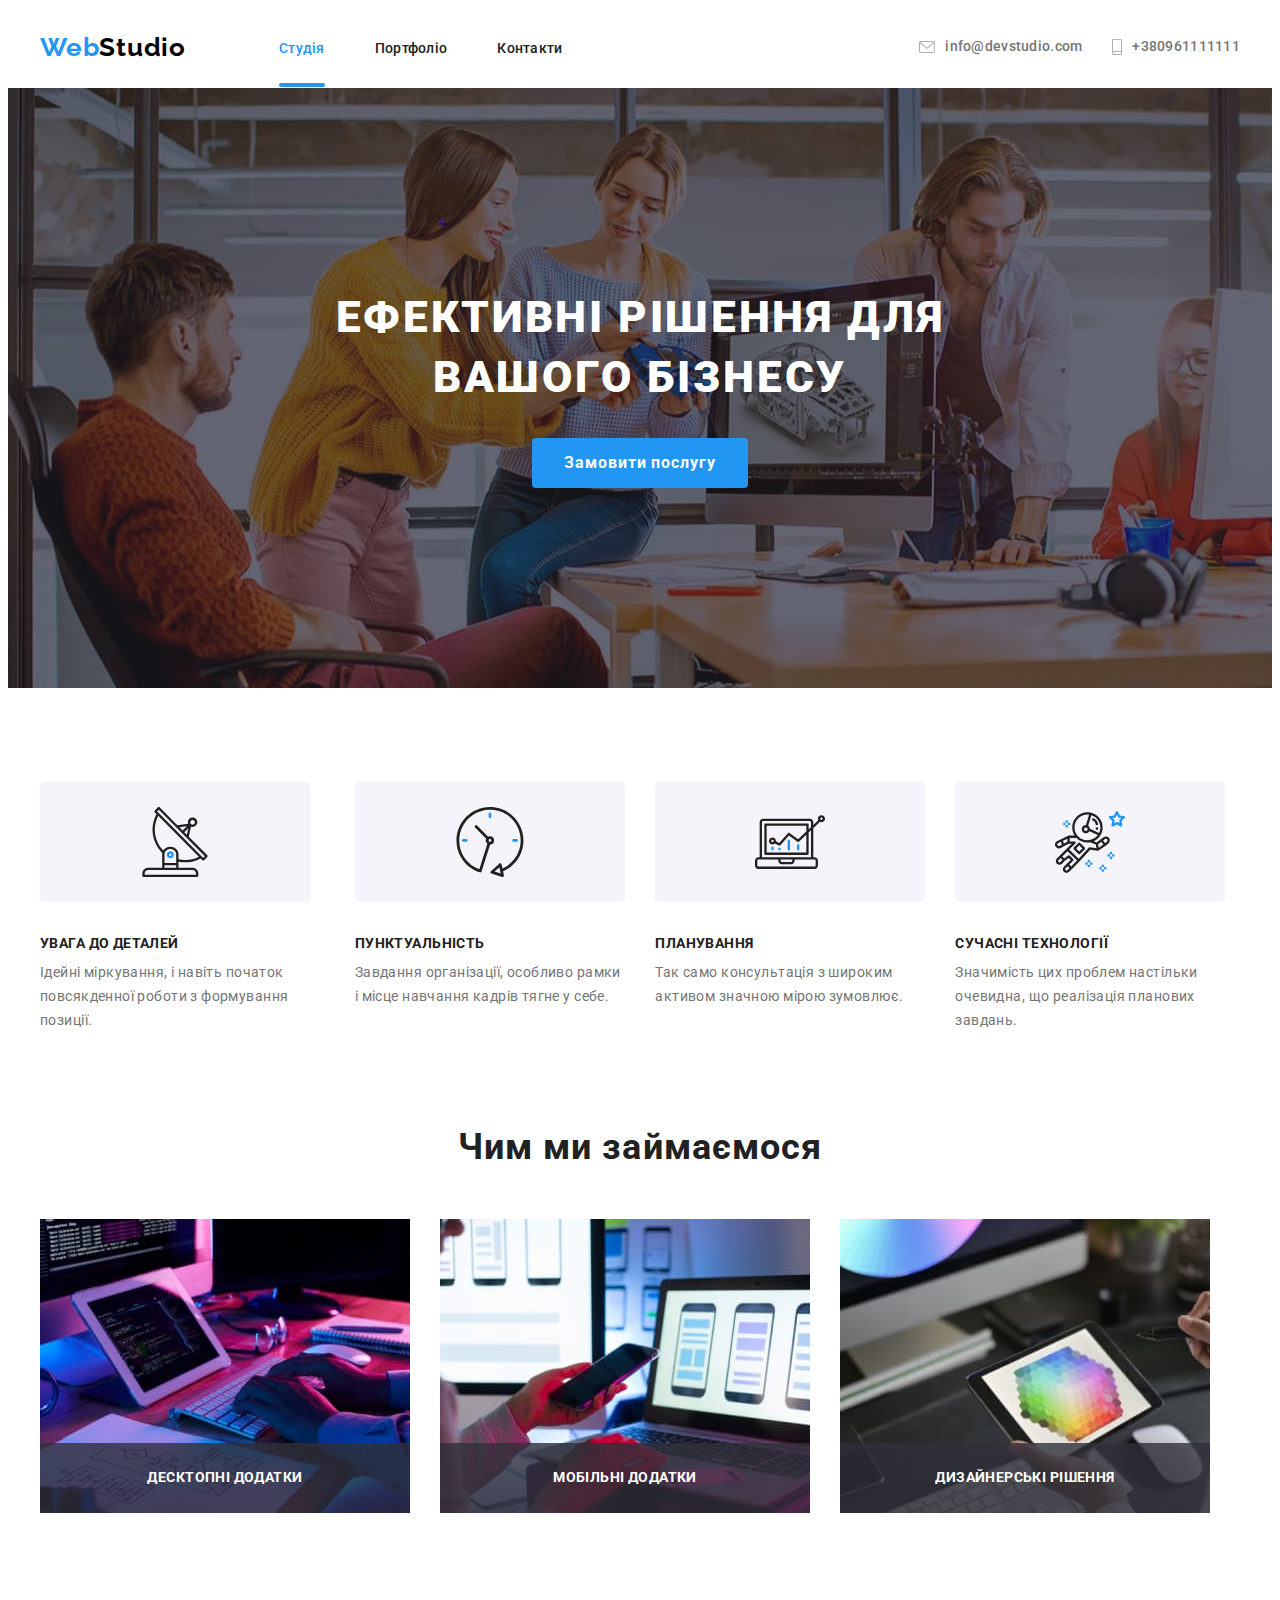
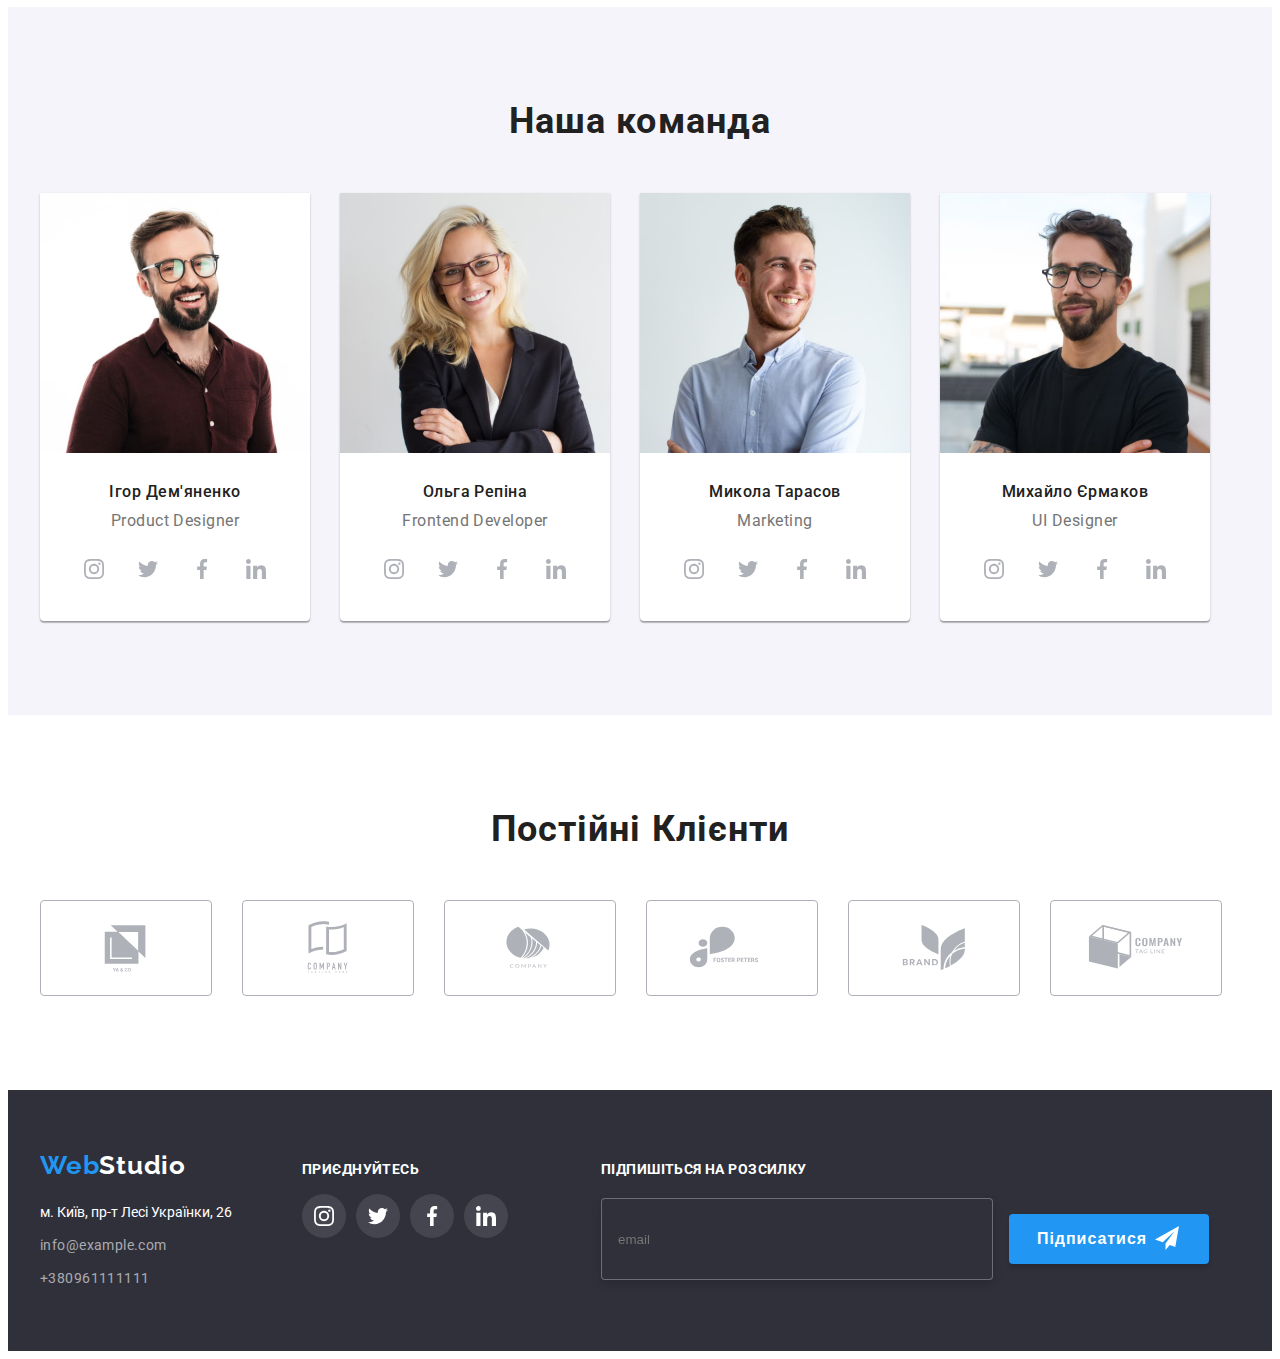
==== index.html @ 69a679cd "BEM. uploaded files of hw-7 from my "training" repository." ====
<!DOCTYPE html>
<html lang="en">
  <head>
    <meta charset="UTF-8" />
    <meta http-equiv="X-UA-Compatible" content="IE=edge" />
    <meta name="viewport" content="width=device-width, initial-scale=1.0" />
    <title>Studio</title>
    <link
      href="https://fonts.googleapis.com/css2?family=Raleway:wght@700&family=Roboto:wght@400;500;700;900&display=swap"
      rel="stylesheet"
    />
    <link
      rel="stylesheet"
      href="https://cdnjs.cloudflare.com/ajax/libs/modern-normalize/1.1.0/modern-normalize.min.css"
      integrity="sha512-wpPYUAdjBVSE4KJnH1VR1HeZfpl1ub8YT/NKx4PuQ5NmX2tKuGu6U/JRp5y+Y8XG2tV+wKQpNHVUX03MfMFn9Q=="
      crossorigin="anonymous"
      referrerpolicy="no-referrer"
    />
    <link rel="stylesheet" href="./css/styles.css" />
  </head>

  <body>
    <!-- Шапка сайта -->
    <header class="page-header">
      <div class="container page-header__container">
        <nav class="main-nav">
          <a href="./index.html" class="logo">
            <span class="logo__accent">Web</span>Studio
          </a>
          <ul class="main-nav__list list">
            <li class="main-nav__item"><a href="index.html" class="main-nav__link current">Студія</a></li>
            <li class="main-nav__item"><a href="portfolio.html" class="main-nav__link">Портфоліо</a></li>
            <li class="main-nav__item"><a href="" class="main-nav__link">Контакти</a></li>
          </ul>
        </nav>

        <ul class="contacts list">
          <li class="contacts__item">
            <a href="mailto:info@devstudio.com" class="contacts__link">
              <svg class="contacts__icon" width="16" height="12">
                <use href="./images/icons.svg#icon-headerletter"></use>
              </svg>
              info@devstudio.com
            </a>
          </li>
          <li class="contacts__item">
            <a href="tel:+380961111111" class="contacts__link">
              <svg class="contacts__icon" width="10" height="16">
                <use href="./images/icons.svg#icon-headersmartphone"></use>
              </svg>
              +380961111111
            </a>
          </li>
        </ul>
      </div>
    </header>

    <main>
      <!-- Герой -->
      <section class="hero hero-image">
        <div class="container">
          <h1 class="hero-title">Ефективні рішення для вашого бізнесу</h1>

          <button data-modal-open type="button" class="button">Замовити послугу</button>
        </div>
      </section>

      <section class="section features">
        <h2 class="section-title visually-hidden">Наші переваги</h2>

        <div class="container">
          <ul class="feature-list list">
            <li class="feature-list__item feature-list__item--attention">
              <h3 class="feature-list__title">Увага до деталей</h3>
              <p class="feature-list__text">
                Ідейні міркування, і навіть початок повсякденної роботи з формування позиції.
              </p>
            </li>
            <li class="feature-list__item feature-list__item--punctuality">
              <h3 class="feature-list__title">Пунктуальність</h3>
              <p class="feature-list__text">
                Завдання організації, особливо рамки і місце навчання кадрів тягне у себе.
              </p>
            </li>
            <li class="feature-list__item feature-list__item--planning">
              <h3 class="feature-list__title">Планування</h3>
              <p class="feature-list__text">Так само консультація з широким активом значною мірою зумовлює.</p>
            </li>
            <li class="feature-list__item feature-list__item--technologies">
              <h3 class="feature-list__title">Сучасні технології</h3>
              <p class="feature-list__text">
                Значимість цих проблем настільки очевидна, що реалізація планових завдань.
              </p>
            </li>
          </ul>
        </div>
      </section>

      <section class="section">
        <div class="container">
          <h2 class="section-title">Чим ми займаємося</h2>
          <ul class="work list">
            <li class="work__item information">
              <div class="work__information">
                <p class="work__description">Десктопні додатки</p>
              </div>
              <img
                src="./images/computer.jpg"
                alt="Человек работает за стационарным компьютером"
                class="work__computer-image"
                width="370"
              />
            </li>
            <li class="work__item information">
              <div class="work__information">
                <p class="work__description">Мобільні додатки</p>
              </div>
              <img
                src="./images/laptop.jpg"
                alt="Человек работает за ноутбуком"
                class="work__notebook-image"
                width="370"
              />
            </li>
            <li class="work__item information">
              <div class="work__information">
                <p class="work__description">Дизайнерські рішення</p>
              </div>
              <img
                src="./images/tablet.jpg"
                alt="Человек работает за планшетом"
                class="work__tablet-image"
                width="370"
              />
            </li>
          </ul>
        </div>
      </section>

      <section class="section team">
        <div class="container">
          <h2 class="section-title">Наша команда</h2>
          <ul class="staff-list list">
            <li class="staff-list__item">
              <img
                src="./images/product-designer.jpg"
                alt="Сотрудник Игорь Демьяненко"
                width="270"
              />
              <div class="staff-list__info">
                <h3 class="staff-list__name">Ігор Дем'яненко</h3>
                <p class="staff-list__text">Product Designer</p>
                <ul class="social-links">
                  <li class="social-links__item">
                    <a href="" class="social-links__container-social">
                      <svg class="social-links__icon">
                        <use href="./images/icons.svg#icon-instagram"></use>
                      </svg>
                    </a>
                  </li>
                  <li class="social-links__item">
                    <a href="" class="social-links__container-social">
                      <svg class="social-links__icon">
                        <use href="./images/icons.svg#icon-twitter"></use>
                      </svg>
                    </a>
                  </li>
                  <li class="social-links__item">
                    <a href="" class="social-links__container-social">
                      <svg class="social-links__icon">
                        <use href="./images/icons.svg#icon-facebook"></use>
                      </svg>
                    </a>
                  </li>
                  <li class="social-links__item">
                    <a href="" class="social-links__container-social">
                      <svg class="social-links__icon">
                        <use href="./images/icons.svg#icon-linkedin"></use>
                      </svg>
                    </a>
                  </li>
                </ul>
              </div>
            </li>
            <li class="staff-list__item">
              <img src="./images/frontend-developer.jpg" alt="Сотрудник Ольга Репина" width="270" />
              <div class="staff-list__info">
                <h3 class="staff-list__name">Ольга Репіна</h3>
                <p class="staff-list__text">Frontend Developer</p>
                <ul class="social-links">
                  <li class="social-links__item">
                    <a href="" class="social-links__container-social">
                      <svg class="social-links__icon">
                        <use href="./images/icons.svg#icon-instagram"></use>
                      </svg>
                    </a>
                  </li>
                  <li class="social-links__item">
                    <a href="" class="social-links__container-social">
                      <svg class="social-links__icon">
                        <use href="./images/icons.svg#icon-twitter"></use>
                      </svg>
                    </a>
                  </li>
                  <li class="social-links__item">
                    <a href="" class="social-links__container-social">
                      <svg class="social-links__icon">
                        <use href="./images/icons.svg#icon-facebook"></use>
                      </svg>
                    </a>
                  </li>
                  <li class="social-links__item">
                    <a href="" class="social-links__container-social">
                      <svg class="social-links__icon">
                        <use href="./images/icons.svg#icon-linkedin"></use>
                      </svg>
                    </a>
                  </li>
                </ul>
              </div>
            </li>
            <li class="staff-list__item">
              <img
                src="./images/marketing-specialist.jpg"
                alt="Сотрудник Николай Тарасов"
                width="270"
              />
              <div class="staff-list__info">
                <h3 class="staff-list__name">Микола Тарасов</h3>
                <p class="staff-list__text">Marketing</p>
                <ul class="social-links">
                  <li class="social-links__item">
                    <a href="" class="social-links__container-social">
                      <svg class="social-links__icon">
                        <use href="./images/icons.svg#icon-instagram"></use>
                      </svg>
                    </a>
                  </li>
                  <li class="social-links__item">
                    <a href="" class="social-links__container-social">
                      <svg class="social-links__icon">
                        <use href="./images/icons.svg#icon-twitter"></use>
                      </svg>
                    </a>
                  </li>
                  <li class="social-links__item">
                    <a href="" class="social-links__container-social">
                      <svg class="social-links__icon">
                        <use href="./images/icons.svg#icon-facebook"></use>
                      </svg>
                    </a>
                  </li>
                  <li class="social-links__item">
                    <a href="" class="social-links__container-social">
                      <svg class="social-links__icon">
                        <use href="./images/icons.svg#icon-linkedin"></use>
                      </svg>
                    </a>
                  </li>
                </ul>
              </div>
            </li>
            <li class="staff-list__item">
              <img src="./images/ui-designer.jpg" alt="Сотрудник Михаил Ермаков" width="270" />
              <div class="staff-list__info">
                <h3 class="staff-list__name">Михайло Єрмаков</h3>
                <p class="staff-list__text">UI Designer</p>
                <ul class="social-links">
                  <li class="social-links__item">
                    <a href="" class="social-links__container-social">
                      <svg class="social-links__icon">
                        <use href="./images/icons.svg#icon-instagram"></use>
                      </svg>
                    </a>
                  </li>
                  <li class="social-links__item">
                    <a href="" class="social-links__container-social">
                      <svg class="social-links__icon">
                        <use href="./images/icons.svg#icon-twitter"></use>
                      </svg>
                    </a>
                  </li>
                  <li class="social-links__item">
                    <a href="" class="social-links__container-social">
                      <svg class="social-links__icon">
                        <use href="./images/icons.svg#icon-facebook"></use>
                      </svg>
                    </a>
                  </li>
                  <li class="social-links__item">
                    <a href="" class="social-links__container-social">
                      <svg class="social-links__icon">
                        <use href="./images/icons.svg#icon-linkedin"></use>
                      </svg>
                    </a>
                  </li>
                </ul>
              </div>
            </li>
          </ul>
        </div>
      </section>

      <section class="section">
        <div class="container">
          <h2 class="section-title">Постійні Клієнти</h2>

          <ul class="clients list">
            <li class="clients__item">
              <a href="" class="clients__link">
                <svg class="clients__icon">
                  <use href="./images/icons.svg#icon-client-one"></use>
                </svg>
              </a>
            </li>

            <li class="clients__item">
              <a href="" class="clients__link">
                <svg class="clients__icon">
                  <use href="./images/icons.svg#icon-client-two"></use>
                </svg>
              </a>
            </li>

            <li class="clients__item">
              <a href="" class="clients__link">
                <svg class="clients__icon">
                  <use href="./images/icons.svg#icon-client-three"></use>
                </svg>
              </a>
            </li>

            <li class="clients__item">
              <a href="" class="clients__link">
                <svg class="clients__icon">
                  <use href="./images/icons.svg#icon-client-four"></use>
                </svg>
              </a>
            </li>

            <li class="clients__item">
              <a href="" class="clients__link">
                <svg class="clients__icon">
                  <use href="./images/icons.svg#icon-client-five"></use>
                </svg>
              </a>
            </li>

            <li class="clients__item">
              <a href="" class="clients__link">
                <svg class="clients__icon">
                  <use href="./images/icons.svg#icon-client-six"></use>
                </svg>
              </a>
            </li>
          </ul>
        </div>
      </section>
    </main>

    <footer class="page-footer">
      <div class="container page-footer__container">
        <div class="footer-info">
          
          <a href="./index.html" class="logo logo--white">
            <span class="logo__accent">Web</span>Studio
          </a>
          <address class="address">
            <ul class="footer-nav list">
              <li class="footer-nav__map">
                <a
                  href="https://www.google.com/maps/place/%D0%B1%D1%83%D0%BB.+%D0%9B%D0%B5%D1%81%D0%B8+%D0%A3%D0%BA%D1%80%D0%B0%D0%B8%D0%BD%D0%BA%D0%B8,+26,+%D0%9A%D0%B8%D0%B5%D0%B2,+02000/@50.4265807,30.5383858,17z/data=!3m1!4b1!4m5!3m4!1s0x40d4cf0e033ecbe9:0x57a4dffefec77da0!8m2!3d50.4265807!4d30.5383858"
                  target="_blank"
                  rel="noopener noreferrer"
                  class="footer-nav__map-link"
                  >м. Київ, пр-т Лесі Українки, 26</a
                >
              </li>
              <li class="footer-nav__email">
                <a href="mailto:info@example.com" class="footer-nav__email-link">info@example.com</a>
              </li>
              <li class="footer-nav__phone">
                <a href="tel:+380961111111" class="footer-nav__phone-link">+380961111111</a>
              </li>
            </ul>
          </address>
        </div>
        <div class="link-footer-info">
          <p class="join">Приєднуйтесь</p>
          <ul class="social-links">
            <li class="social-links__item social-links__item--footer">
              <a href="" class="social-links__container-social social-links__container-social--footer">
                <svg class="social-links__icon social-links__icon--footer">
                  <use href="./images/icons.svg#icon-instagram"></use>
                </svg>
              </a>
            </li>
            <li class="social-links__item social-links__item--footer">
              <a href="" class="social-links__container-social social-links__container-social--footer">
                <svg class="social-links__icon social-links__icon--footer">
                  <use href="./images/icons.svg#icon-twitter"></use>
                </svg>
              </a>
            </li>
            <li class="social-links__item social-links__item--footer">
              <a href="" class="social-links__container-social social-links__container-social--footer">
                <svg class="social-links__icon social-links__icon--footer">
                  <use href="./images/icons.svg#icon-facebook"></use>
                </svg>
              </a>
            </li>
            <li class="social-links__item social-links__item--footer">
              <a href="" class="social-links__container-social social-links__container-social--footer">
                <svg class="social-links__icon social-links__icon--footer">
                  <use href="./images/icons.svg#icon-linkedin"></use>
                </svg>
              </a>
            </li>
          </ul>
        </div>

        <div class="footer-subscribe">
          <p class="footer-subscribe__title">Підпишіться на розсилку</p>
          <div class="footer-subscribe-box">
            <form class="footer__form">
              <input class="footer-form__input" type="text" name="email" placeholder="email" />
              <button class="footer-form__button" type="submit">
                <span class="footer-form__button-title">Підписатися</span>
                <svg class="footer-form__button-icon">
                  <use href="./images/icons.svg#icon-icon-send"></use>
                </svg>
              </button>
            </form>
          </div>
        </div>
      </div>
    </footer>

          <div class="backdrop is-hidden" data-modal>
        <form class="form">
          <div class="form__modal">
            <button class="form__close-button" data-modal-close type="button">
              <svg class="form__close-icon" width="11" height="11">
                <use href="./images/icons.svg#icon-close-cross"></use>
              </svg>
            </button>

            <p class="form__title">Залиште свої дані, ми вам передзвонимо</p>

            <div class="js-speaker-form">
              <ul class="form-list">
                <li class="form-list__item">
                  <label class="form-list__label" for="name">Ім'я</label>
                  <input class="form-list__input" type="text" name="name" id="name" />
                  <svg class="form-list__name-icon">
                    <use href="./images/icons.svg#icon-input-name"></use>
                  </svg>
                </li>

                <li class="form-list__item">
                  <label class="form-list__label" for="tel">Телефон</label>
                  <input class="form-list__input" type="tel" name="tel" id="tel" />
                  <svg class="form-list__tel-icon">
                    <use href="./images/icons.svg#icon-input-tel"></use>
                  </svg>
                </li>

                <li class="form-list__item">
                  <label class="form-list__label" for="mail">Пошта</label>
                  <input class="form-list__input" type="email" name="mail" id="mail" />
                  <svg class="form-list__mail-icon">
                    <use href="./images/icons.svg#icon-input-mail"></use>
                  </svg>
                </li>
              </ul>
            </div>

            <div class="form__textarea-box">
              <label class="label" for="comment">Коментар</label>
              <textarea
                class="form__textarea"
                name="comment"
                id="comment"
                cols="30"
                rows="10"
                placeholder="Введіть текст"
              ></textarea>
            </div>

            <div class="checkbox-block">
              <label class="checkbox-block__label">
                <input class="checkbox-block__checkbox" type="checkbox" name="checkbox" />
                <svg class="checkbox-block__icon">
                  <use href="./images/icons.svg#icon-checkbox"></use>
                </svg>
                <span class="checkbox-block__policy">
                  Погоджуюся з розсилкою та приймаю
                  <span class="checkbox-block__policy-link"><a href="">Умови договору</a></span>
                </span>
              </label>
            </div>

            <div class="form__submit-button">
              <button type="submit" class="form__button-form">Відправити</button>
            </div>
          </div>
        </form>
      </div>

    <script src="./js/modal.js"></script>
  </body>
</html>










      <!-- <div class="backdrop is-hidden" data-modal>
        <form>
          <div class="modal">
            <button data-modal-close type="button" class="modal-close-button">
              <svg class="button-close-icon" width="11" height="11">
                <use href="./images/icons.svg#icon-close-cross"></use>
              </svg>
            </button>

            <p class="modal-title">Залиште свої дані, ми вам передзвонимо</p>

            <div class="js-speaker-form">
              <ul class="personal-info">
                <li class="personal-info-item">
                  <label class="label" for="name">Ім'я</label>
                  <input class="modal-input" type="text" name="name" id="name" />
                  <svg class="name-input-icon">
                    <use href="./images/icons.svg#icon-input-name"></use>
                  </svg>
                </li>

                <li class="personal-info-item">
                  <label class="label" for="tel">Телефон</label>
                  <input class="modal-input" type="tel" name="tel" id="tel" />
                  <svg class="tel-input-icon">
                    <use href="./images/icons.svg#icon-input-tel"></use>
                  </svg>
                </li>

                <li class="personal-info-item">
                  <label class="label" for="mail">Пошта</label>
                  <input class="modal-input" type="email" name="mail" id="mail" />
                  <svg class="mail-input-icon">
                    <use href="./images/icons.svg#icon-input-mail"></use>
                  </svg>
                </li>
              </ul>
            </div>

            <div class="modal-textarea">
              <label class="label" for="comment">Коментар</label>
              <textarea
                class="textarea"
                name="comment"
                id="comment"
                cols="30"
                rows="10"
                placeholder="Введіть текст"
              ></textarea>
            </div>

            <div class="checkbox-box">
              <label class="checkbox-label">
                <input class="checkbox" type="checkbox" name="checkbox" />
                <svg class="checkbox-icon">
                  <use href="./images/icons.svg#icon-checkbox"></use>
                </svg>
                <span class="policy">
                  Погоджуюся з розсилкою та приймаю
                  <span class="policy-link"><a href="">Умови договору</a></span>
                </span>
              </label>
            </div>

            <div class="modal-submit-button">
              <button type="submit" class="button-form">Відправити</button>
            </div>
          </div>
        </form>
      </div> -->












<!-- <div class="link-footer-info">
          <p class="join">Приєднуйтесь</p>
          <ul class="social-links">
            <li class="footer-social-item">
              <a href="" class="container-social-link">
                <svg class="footer-social-icon">
                  <use href="./images/icons.svg#icon-instagram"></use>
                </svg>
              </a>
            </li>
            <li class="footer-social-item">
              <a href="" class="container-social-link">
                <svg class="footer-social-icon">
                  <use href="./images/icons.svg#icon-twitter"></use>
                </svg>
              </a>
            </li>
            <li class="footer-social-item">
              <a href="" class="container-social-link">
                <svg class="footer-social-icon">
                  <use href="./images/icons.svg#icon-facebook"></use>
                </svg>
              </a>
            </li>
            <li class="footer-social-item">
              <a href="" class="container-social-link">
                <svg class="footer-social-icon">
                  <use href="./images/icons.svg#icon-linkedin"></use>
                </svg>
              </a>
            </li>
          </ul>
        </div> -->
---- css/styles.css ----
/* Цвет основного текста #212121 */

/* Цвет второстепенного текста  #757575; */

/* шрифт лого Raleway. цвета лого #2196F3 и #000000 */

/* акцент #2196F3 */

:root {
    --primary-text-color: #757575;
    --title-text-color: #212121;
    --accent-color: #2196F3;
    --primary-bg-color: #ffffff;
    --secondary-bg-color: #2F303A;
    --white-text: #ffffff;
    --button-filters-bg: #F5F4FA;
    --footer-contacts-color: rgba(255, 255, 255, 0.6);
    --hero-background-color: #C4C4C4;
    --footer-social-bg: rgba(255, 255, 255, 0.1);
    --icon-gray-color: #AFB1B8;


}

body {
    font-family: Roboto, sans-serif;
    background-color: var(--primary-bg-color);
    color: var(--primary-text-color);
}

body p {
    color: var(--primary-text-color);
}

a {
    text-decoration: none;
}

.list {
    padding: 0;
    margin: 0;
    list-style: none;
}


h1, h2, h3, h4, h5, h6, p {
    margin: 0;
    padding: 0;
}

.header {
    background-color: var(--primary-bg-color);
    
}

li {
    list-style: none;
}

img {
    display: block;
}

.container {
    /* position: relative; */
    width: 1200px;
    margin-left: auto;
    margin-right: auto;
    padding-left: 15px;
    padding-right: 15px;
   
    /* outline: 3px solid tomato; */
}

.page-header__container {
    display: flex;
    align-items: center;
    padding-top: 24px;
    padding-bottom: 25px;
}

/* Logo */

.logo {
    display: inline-block;
   
    color: #000;
    font-family: 'Raleway';
    font-weight: 700;
    font-size: 26px;
    line-height: 1.19;
        
    letter-spacing: 0.03em;
    /* margin-top: 24px; */
    margin-right: 93px;
    /* margin-left: 215px; */
  
}

.logo__accent {
    color: var(--accent-color);
}

.logo--white {
    margin-right: 0;
    color: var(--white-text);
    margin-bottom: 20px;
}

.page-header--portfolio {
    border-bottom: 1px solid #ECECEC;
      
}


/* .page-header.portfolio .header-nav {
    position: relative;
} */

.current-pointer {
    position: absolute;
    bottom: 0;
    width: 78px;
    height: 4px;
    border-radius: 4px;
    background-color: var(--accent-color);
}


/* Site nav */

.main-nav {
    display: flex;
    align-items: center;
}

.main-nav__list {
    display: flex;
    
}

.main-nav__item + .main-nav__item {
    margin-left: 50px;
}

.main-nav__link {
    padding-top: 31px;
    padding-bottom: 31px;
    color: var(--title-text-color);
    font-weight: 500;
    font-size: 14px;
    line-height: 1.14;
    letter-spacing: 0.02em;
    
    transition: color 250ms cubic-bezier(0.4, 0, 0.2, 1);

}
.main-nav__link:hover,
.main-nav__link:focus {
    color: var(--accent-color);
}

.main-nav__link.current {
    color: var(--accent-color);
    position: relative;

}

.main-nav__link.current::after {
    position: absolute;
    display: block;
    width: 100%;
    height: 4px;
    border-radius: 4px;
    display: flex;
    bottom: 0;

    background-color: var(--accent-color);
    content: "";
    bottom: 0;
    right: 0;

}


/* Contacts */

.contacts {
    display: flex;
    margin-left: auto;
}

.contacts__item + .contacts__item {
    margin-left: 30px;
}

.contacts__link {
    display: flex;
    align-items: center;
    
    font-weight: 500;
    font-size: 14px;
    line-height: 1.14;
    letter-spacing: 0.02em;
    color: var(--primary-text-color);

    transition: color 250ms cubic-bezier(0.4, 0, 0.2, 1);

}

.contacts__link:hover,
.contacts__link:focus {
    color: var(--accent-color);
}

.contacts__link:hover .contacts__icon, 
.contacts__link:focus .contacts__icon {
    fill: var(--accent-color);
}

.contacts__icon {
    margin-right: 10px;
    fill: var(--icon-gray-color);
}


/* Hero */

.visually-hidden {
    position: absolute;
    white-space: nowrap;
    width: 1px;
    height: 1px;
    overflow: hidden;
    border: 0;
    padding: 0;
    clip: rect(0 0 0 0);
    clip-path: inset(50%);
    margin: -1px;

}

.hero {
    /* background-color: var(--secondary-bg-color); */
    text-align: center;
    /* margin-bottom: 94px; */
    padding-top: 200px;
    padding-bottom: 200px;
    
    
}

.hero-title {
    margin-top: 0;
    margin-bottom: 30px;
    margin-left: auto;
    margin-right: auto;

    color: var(--white-text);
    font-weight: 900;
    font-size: 44px;
    line-height: 1.36;
        
    letter-spacing: 0.06em;
    text-transform: uppercase;
    /* padding-top: 200px; */
    max-width: 696px;
     
}

.hero.hero-image {
    background-color: var(--hero-background-color);

    background-image: linear-gradient(to right, rgba(47, 48, 58, 0.4), rgba(47, 48, 58, 0.4)), url('../images/herojpeg.jpg');
    background-repeat: no-repeat;
    background-size: cover;
    max-width: 1600px;
    margin: 0 auto;
}

.title {
    margin-bottom: 10px;
}

.text {
    margin: 0;
}


/* Button */

.button {
    
    border: none;
    display: inline-block;
    border-radius: 4px;
    padding: 10px 32px;
    cursor: pointer;
    color: var(--white-text);
    background-color: var(--accent-color);
    font-family: inherit;
    font-weight: 700;
    font-size: 16px;
    line-height: 1.87;
    
    letter-spacing: 0.06em;
    min-width: 216px;
    text-align: center;
  
   
}

.filter-list__button {
    cursor: pointer;
    background-color: var(--button-filters-bg);
    font-family: inherit;
    font-weight: 500;
    font-size: 16px;
    line-height: 1.62;
        
    text-align: center;
    letter-spacing: 0.03em;
    border: 0;
    border-radius: 4px;
    padding: 6px 22px;

    transition: color 250ms cubic-bezier(0.4, 0, 0.2, 1), background-color 250ms cubic-bezier(0.4, 0, 0.2, 1);
}

.filter-list__button:hover,
.filter-list__button:focus {
    box-shadow: 0px 3px 1px rgba(0, 0, 0, 0.1), 0px 1px 2px rgba(0, 0, 0, 0.08), 0px 2px 2px rgba(0, 0, 0, 0.12);
    background-color: var(--accent-color);
    color: var(--white-text);
    
}

.portfolio {
    color: var(--title-text-color);
}

/* Section */

.section-title {
    color: var(--title-text-color);
    font-weight: 700;
    font-size: 36px;
    line-height: 1.16;
   
    letter-spacing: 0.03em;
    margin-top: 0;
    margin-bottom: 50px;
    text-align: center;
}

.section {
    padding-top: 94px;
    padding-bottom: 94px;
}

.section.team {
    margin-bottom: 0;
}


/* Features */

.feature-list {
    display: flex;

}

.feature-list__title {
    margin-bottom: 10px;
    margin-top: 30px;
        
    color: var(--title-text-color);
    font-weight: 700;
    font-size: 14px;
    line-height: 1.14;
    letter-spacing: 0.03em;
    text-transform: uppercase;
}

.feature-list__text {
    
    font-size: 14px;
    line-height: 1.71;
       
    letter-spacing: 0.03em;
}



.feature-list__item + .feature-list__item {
    margin-left: 30px;
}

.section.features {
    padding-bottom: 0;
}

.feature-list__item--attention::before {
    display: inline-flex;
    content: '';
    background-repeat: no-repeat;
    background-size: 70px 70px;
    background-position: center;
    width: 270px;
    height: 120px;
    border-radius: 4px;
    
    background-color: var(--button-filters-bg);
    background-image: url('../images/antenna.svg');
    
}

.feature-list__item--punctuality::before {
    display: inline-flex;
    content: '';
    background-repeat: no-repeat;
    background-size: 70px 70px;
    background-position: center;
    width: 270px;
    height: 120px;
    border-radius: 4px;

    background-color: var(--button-filters-bg);
    background-image: url('../images/clock.svg');

}

.feature-list__item--planning::before {
    display: inline-flex;
    content: '';
    background-repeat: no-repeat;
    background-size: 70px 70px;
    background-position: center;
    width: 270px;
    height: 120px;
    border-radius: 4px;

    background-color: var(--button-filters-bg);
    background-image: url('../images/diagram.svg');

}

.feature-list__item--technologies::before {
    display: inline-flex;
    content: '';
    background-repeat: no-repeat;
    background-size: 70px 70px;
    background-position: center;
    width: 270px;
    height: 120px;
    border-radius: 4px;

    background-color: var(--button-filters-bg);
    background-image: url('../images/astronaut.svg');

}




/* Work List */

.work__information {
    position: absolute;
    bottom: 0;
    display: flex;
    width: 370px;
    height: 70px;
    background-color: rgba(47, 48, 58, 0.8);
    justify-content: center;
    align-items: center;
}

.work__item.information {
    position: relative;
    z-index: -1;
}

.work__description {
    font-style: normal;
    font-weight: 700;
    font-size: 14px;
    line-height: 1.14;
    letter-spacing: 0.03em;
    text-transform: uppercase;
    color: var(--white-text);
 
}

.work {
    display: flex;
    
}

.work__item + .work__item {
    margin-left: 30px;
}


/* Staff List */

.staff-list {
    display: flex;
}

.team {
    background-color: var(--button-filters-bg);
    padding-bottom: 94px;
    padding-top: 94px;
}



.staff-list__name {
    color: var(--title-text-color);
    font-weight: 500;
    font-size: 16px;
    line-height: 1.18;
        
    letter-spacing: 0.03em;
    margin-bottom: 10px; 
    /* margin-top: 30px;  */
}

.staff-list__text {
    font-size: 16px;
    line-height: 1.18;
        
    letter-spacing: 0.03em;

    margin-bottom: 16px;
}



.staff-list__item + .staff-list__item {
    margin-left: 30px;
}

.staff-list__item {
    
    background-color: var(--primary-bg-color);
    width: 270px;
    /* height: 368px; */
    box-shadow: 0px 1px 3px rgba(0, 0, 0, 0.12), 0px 1px 1px rgba(0, 0, 0, 0.14), 0px 2px 1px rgba(0, 0, 0, 0.2);
    border-radius: 0px 0px 4px 4px;
    text-align: center;
}

/* .staff-list__text {
    padding-bottom: 16px;
    margin-bottom: 0;
    margin-top: 0;

} */

.staff-list__info {
    
    padding-top: 30px;
    padding-bottom: 30px;
    

}

.social-links {
    display: flex;
    justify-content: center;
    list-style: none;
    padding: 0;
    
}

/* .footer-socials {
    display: flex;
    justify-content: center;
    list-style: none;
    padding: 0;

} */








.social-links__icon {
    width: 20px;
    height: 20px;
    fill: var(--icon-gray-color);
    

    transition: fill 250ms cubic-bezier(0.4, 0, 0.2, 1);
    

}

.social-links__item {
    width: 44px;
    height: 44px;
    /* background-color: var(--white-text); */
    border-radius: 50%;
    
}

.social-links__item + .social-links__item {
    margin-left: 10px;
}


.social-links__container-social:hover .social-links__icon,
.social-links__container-social:focus .social-links__icon {
    fill: #ffffff;
    
} 

.social-links__container-social:hover,
.social-links__container-social:focus
{
    background-color: var(--accent-color);
    
}

/* .footer-social-item:focus .container-social-link {

    background-color: var(--accent-color);

     */





/* Clients */

.clients.list {
    display: flex;
}

.clients__link {
    display: flex;
    
    justify-content: center;
    align-items: center;


    width: 170px;
    height: 94px;
    border: 1px solid var(--icon-gray-color);
    border-radius: 4px;
    color: var(--icon-gray-color);

    transition: color 250ms cubic-bezier(0.4, 0, 0.2, 1);

}

.clients__icon {

    width: 106px;
    height: 60px;
    fill: currentColor;
    
}

.clients__item:hover .clients__link {
    border-color: var(--accent-color);
    color: var(--accent-color);
}

.clients__link:focus {
    outline-color: var(--accent-color);
    color: var(--accent-color);
}

.clients__item + .clients__item {
    margin-left: 30px;
}


/* Footer */

.link-footer-info {
    padding-top: 12px;
    margin-left: 70px;
    
}

.join {
    font-style: normal;
    font-weight: 700;
    font-size: 14px;
    line-height: 1.14;
    letter-spacing: 0.03em;
    text-transform: uppercase;

    color: var(--white-text);
}

/* .social-links .footer-social-item {
    display: flex;
    
    
    

} */

.social-links__container-social {
    display: flex;
    justify-content: center;
    align-items: center;
    width: 44px;
    height: 44px;
    background-color: var(--footer-social-bg);
    border-radius: 50%;
    color: var(--white-text);

    transition: background-color 250ms cubic-bezier(0.4, 0, 0.2, 1);

}

.social-links__item--footer:hover .social-links__container-social--footer
 {

    background-color: var(--accent-color);
}

.social-links__container-social--footer:focus {
    background-color: var(--accent-color);
}

.social-links__icon--footer {
    
    width: 20px;
    height: 20px;
    fill: currentColor;

    transition: background-color 250ms cubic-bezier(0.4, 0, 0.2, 1);
    
}

.footer-nav__email-link:focus,
.footer-nav__email-link:hover {
    color: var(--accent-color);
}

.footer-nav__phone-link:focus, 
.footer-nav__phone-link:hover {
    color: var(--accent-color);
}

.page-footer__container {
    display: flex;
}

.social-links .footer-social-item + .footer-social-item {
    margin-left: 10px;
}

.page-footer {
    background-color: var(--secondary-bg-color);
    padding-top: 60px;
    padding-bottom: 60px;
    
}

.page-footer a {
    text-decoration: none;

}

.footer-nav__map-link {
    color: var(--white-text)
    
}

.footer-nav__map-link {
    transition: color 250ms cubic-bezier(0.4, 0, 0.2, 1);
}


.footer-nav__map-link:hover,
.footer-nav__map-link:focus {
    color: var(--accent-color);
}

.footer-nav__map {
    font-size: 14px;
    line-height: 1.71;
}

.footer-nav__map,
.footer-nav__email {
    margin-bottom: 9px;
}

.footer-nav__email-link,
.footer-nav__phone-link {
    color: var(--footer-contacts-color);
    font-weight: 400;
    font-size: 14px;
    line-height: 1.71;
       
    letter-spacing: 0.03em;

    transition: color 250ms cubic-bezier(0.4, 0, 0.2, 1);

}


.footer-nav__map {
    /* display: inline-block; */
    /* color: var(--white-text); */
    margin-bottom: 9px;
}

.footer-nav__phone,
.footer-nav__email {
    /* display: inline-block; */
    /* color: var(--footer-contacts-color); */
    font-size: 14px;
    line-height: 1.71;
   
}

.footer-nav__email {
    margin-bottom: 9px;
   
}

.filter-list li {
    list-style: none;

}

.filter-list {
    justify-content: center;
    display: flex;
   
    margin-bottom: 50px;

}

.filter-list__item + .filter-list__item {
    margin-left: 8px;
}

.filter-list__button {
    display: flex;
    align-items: center;
}

.filter-list__box {
    display: flex;
}

.project-list li {
    list-style: none;
}

.project-list a {
    text-decoration: none;
    
}

.project-list__item.project {
    /* position: relative; */
}

.project-list__link {
    /* position: relative; */
    display: block;
    
}

.project-list__actions-box::before {
    /* display: block; */
    /* position: absolute; */
    /* z-index: 2; */

    content: "";
    width: 100%;
    height: 100%;
    background-color: var(--accent-color);
    opacity: 0.5;
}

.project-list__link:hover .project-list__actions-text {
    opacity: 1;
    
    top: 50%;
    left: 50%;
    transform: translate(-50%, -50%);
    
}

.project-list__actions-box {
    position: relative;
}

.project-list__actions-text {
    display: block;

    position: absolute;
    width: 322px;
    height: 168px;
    
    
    top: 50%;
    left: 50%;
    transform: translate(-50%, +100%);
    
    /* background-color: rgba(33, 150, 243, 0.9); */

    /* padding: 63px 24px; */

    font-family: 'Roboto';
    font-style: normal;
    font-weight: 400;
    font-size: 18px;
    line-height: 1.56;
    letter-spacing: 0.03em;
    color: #FFFFFF;

    opacity: 1;

    /* transform: translateY(+100%); */
    transition: transform 250ms cubic-bezier(0.4, 0, 0.2, 1);

}

.project-list__media-package {
    position: relative;
    overflow: hidden;

}

.project-list__media-package::before {
    display: block; 
    position: absolute;
    /* z-index: 2; */

    content: "";
    width: 100%;
    height: 100%;
    background-color: var(--accent-color);
    opacity: 0.9;
  
    transform: translateY(+100%);
    transition: transform 250ms cubic-bezier(0.4, 0, 0.2, 1);
}

.project-list__link:hover,
.project-list__link:focus
{
    box-shadow: 0px 1px 1px rgba(0, 0, 0, 0.12),
            0px 4px 4px rgba(0, 0, 0, 0.06),
            1px 4px 6px rgba(0, 0, 0, 0.16);
}

.project-list__actions-box:hover .project-list__media-package::before,
.project-list__link:focus .project-list__media-package::before

 {
    opacity: 0.9;
    transform: translateY(0);
}

.project-list__link:focus .project-list__actions-text {
    opacity: 1;
    /* transform: translateY(0); */
    
    /* background-color: rgba(33, 150, 243, 0.9); */

    top: 50%;
    left: 50%;
    transform: translate(-50%, -50%);
}

.project-list__card-title {
    color: var(--title-text-color);
    font-weight: 700;
    font-size: 18px;
    line-height: 2;
        
    letter-spacing: 0.06em;
    
}

.project-list__card-text {
    color: var(--primary-text-color);
    font-size: 16px;
    line-height: 1.87;
        
    letter-spacing: 0.03em;
    margin-top: 4px;
    
}

.project-list {
    display: flex;
    flex-wrap: wrap;
    gap: 30px;
    
}

.project {
    width: 370px;
    background-color: var(--primary-bg-color);
    
}

.project-list__card-info {
    padding: 20px 24px;
    border: 1px solid #EEEEEE;
    border-top: none;
}

.address {
    font-style: normal;
}

.footer-nav__map:hover,
.footer-nav__map:focus {
    color: var(--accent-color);
}

.footer-nav__email:hover,
.footer-nav__email:focus {
    color: var(--accent-color);
}

.footer-nav__phone:hover,
.footer-nav__phone:focus {
    color: var(--accent-color);
}

.footer-subscribe {
    padding-top: 12px;
    margin-left: 93px;
}

.footer-subscribe__title {
    margin-bottom: 20px;
    
    color: var(--white-text);

    font-style: normal;
    font-weight: 700;
    font-size: 14px;
    line-height: 1.14;
    letter-spacing: 0.03em;
    text-transform: uppercase;

}

.footer-form__button {
   position: relative;
   display: inline-block;
   background-color: var(--accent-color);
   min-height: 50px;
   min-width: 200px;
   
   color: var(--white-text);

   border-radius: 4px;

   padding: 10px 28px;
   margin-left: 12px;

   box-shadow: 0px 4px 4px rgba(0, 0, 0, 0.15);
   border: none;
   cursor: pointer;
}

.footer-form__input {
    padding: 15px 16px;
    color: rgba(255, 255, 255, 0.6);

    width: 358px;
    height: 50px;
    background-color: var(--secondary-bg-color);
    border: 1px solid rgba(255, 255, 255, 0.3);
    filter: drop-shadow(0px 4px 4px rgba(0, 0, 0, 0.15));
    border-radius: 4px;
    
   
}

.footer-form__button-title {
    color: var(--white-text);
    font-style: normal;
    font-weight: 700;
    font-size: 16px;
    line-height: 1.88;
          
    display: flex;
    align-items: center;
    text-align: center;
    letter-spacing: 0.06em;
    
}

.footer-form__button-icon {
    position: absolute;
    width: 24px;
    height: 24px;

    top: 0;
    right: 9%;
    transform: translate(-50%, +50%);
    fill: var(--white-text);
   
}

.footer-subscribe-box {
    display: flex;
}


/* Modal form */




.form__textarea {
    resize: none;
    width: 100%;
    margin-top: 4px;
    border: 1px solid rgba(33, 33, 33, 0.2);
    border-radius: 4px;
    padding: 12px 16px;
    height: 120px;
    transition: border-color 250ms cubic-bezier(0.4, 0, 0.2, 1);
    transition: outline-color 250ms cubic-bezier(0.4, 0, 0.2, 1);

}




.form__textarea-box {
    margin-bottom: 20px;
}

.form-list__input {
    
    border: 1px solid rgba(33, 33, 33, 0.2);
    border-radius: 4px;
    padding: 12px 42px;

    transition: border-color 250ms cubic-bezier(0.4, 0, 0.2, 1);
    transition: outline-color 250ms cubic-bezier(0.4, 0, 0.2, 1);
}



.backdrop {
    position: fixed;
    top: 0;
    left: 0;
    width: 100%;
    height: 100%;
    opacity: 1;

    background: rgba(0, 0, 0, 0.2);

    transition: opacity 250ms cubic-bezier(0.4, 0, 0.2, 1);

}

.backdrop.is-hidden {
    opacity: 0;
    pointer-events: none;
}

.form__modal {
    position: absolute;
    top: 50%;
    left: 50%;
    transform: translate(-50%, -50%);
    z-index: 2;
    

    min-width: 528px;
    min-height: 581px;

    background-color: var(--primary-bg-color);
    box-shadow: 0px 1px 3px rgba(0, 0, 0, 0.12), 0px 1px 1px rgba(0, 0, 0, 0.14), 0px 2px 1px rgba(0, 0, 0, 0.2);


    border-radius: 4px;

    padding: 40px;
}

.form__close-icon {
    display: block;

    transition: fill 250ms cubic-bezier(0.4, 0, 0.2, 1);
    
}

.form__close-button {
    display: flex;
    position: absolute;
    width: 30px;
    height: 30px;
    border-radius: 50%;
    border: 1px solid rgba(0, 0, 0, 0.1);
    border-color: var(--icon-gray-color);
    background-color: var(--primary-bg-color);
    top: 0;
    right: 0;
    transform: translate(-8px, +8px);
    justify-content: center;
    align-items: center;
    padding: 0;
    cursor: pointer;
    
}

.form__title {
    font-style: normal;
    font-weight: 700;
    font-size: 20px;
    line-height: 1.15;
    text-align: center;
    letter-spacing: 0.03em;
    
    color: var(--title-text-color);

    margin-bottom: 12px;
    
}

.form-list {
    list-style: none;
    margin: 0;
    padding: 0;

}

.form-list__item {
    position: relative;
    
    display: flex;
    flex-direction: column;
    margin-bottom: 10px;
    /* padding: 11px 12px; */
    
}

.form-list__name-icon {
    position: absolute;
    bottom: 16px;
    left: 15px;
    
    display: inline-block;
    width: 12px;
    height: 12px;

    transition: fill 250ms cubic-bezier(0.4, 0, 0.2, 1);
    
}

.form-list__tel-icon {
    position: absolute;
    bottom: 16px;
    left: 15px;

    display: inline-block;
    width: 13px;
    height: 13px;

    transition: fill 250ms cubic-bezier(0.4, 0, 0.2, 1);
}

.form-list__mail-icon {
    position: absolute;
    bottom: 16px;
    left: 15px;

    display: inline-block;
    width: 15px;
    height: 12px;

    transition: fill 250ms cubic-bezier(0.4, 0, 0.2, 1);
}

.form-list__item:hover .form-list__name-icon {
    fill: var(--accent-color);
    
}

.form-list__item:hover .form-list__tel-icon {
    fill: var(--accent-color);
    
}

.form-list__item:hover .form-list__mail-icon {
    fill: var(--accent-color);
}

.form-list__item:hover .form-list__input {
    border-color: #2196F3;
}

.form-list__item:focus .form-list__input {
    border-color: #2196F3;
}

.form-list__input:focus + .form-list__name-icon {
    fill: var(--accent-color);
    
}

.form-list__input:focus + .form-list__tel-icon {
    fill: var(--accent-color);
    
}

.form-list__input:focus + .form-list__mail-icon {
    fill: var(--accent-color);
}

.form-list__input:focus  {
    outline-color: #2196F3;
}



.form__textarea:focus {
    outline-color: #2196F3;
}

.form__textarea-box:hover .form__textarea {
    border-color: #2196F3;
}

.form__close-button:hover,
.form__close-button:focus .form__close-icon {
    fill: #2196F3;
    
}

.checkbox-block__checkbox {
    -webkit-appearence: none;
    -moz-appearance: none;
    appearance: none;
    position: absolute;

    transition: fill 2222ms cubic-bezier(0.4, 0, 0.2, 1);
    
}

.checkbox-block__label {
    display: inline-flex;
    align-items: center;
   
    margin-right: 7px;

}

.checkbox-block__icon {
    display: inline-block;
    width: 15px;
    height: 15px;
    
    border: 2px solid black;
    border-radius: 4px;
    transform: translateY(-0.45px);

    transition: background-color 250ms cubic-bezier(0.4, 0, 0.2, 1);

}

.checkbox-block__checkbox:checked + .checkbox-block__icon {
    border-color: transparent;
    background-color: var(--accent-color);

}

.checkbox-block__policy {
    /* display: inline-block; */
    margin-left: 7px;
}

.checkbox-block__policy-link a {
    text-decoration: underline;
    color: var(--accent-color);
    text-align: center;

}

.form-list__label {
    margin-bottom: 4px;
    font-style: normal;
    font-weight: 400;
    font-size: 12px;
    line-height: 1.16;
        
    letter-spacing: 0.01em;
}

.form__button-form {
    display: flex;
    align-items: center;
    text-align: center;
    min-width: 200px;
    min-height: 50px;
    padding: 10px 52px;

    font-style: normal;
    font-weight: 700;
    font-size: 16px;
    line-height: 1.88;
    letter-spacing: 0.06em;
    
    color: var(--white-text);
    background-color: var(--accent-color);
    box-shadow: 0px 4px 4px rgba(0, 0, 0, 0.15);
    border-radius: 4px;
    border: none;
    cursor: pointer;

    }
    
.checkbox-block {
    margin-bottom: 30px;
    font-style: normal;
    font-weight: 400;
    font-size: 14px;
    line-height: 1.71;
        
    text-align: center;
    
    letter-spacing: 0.03em;
    
}
    
.form__submit-button {
    display: flex;
    justify-content: center;
}






/* S-A-V-E */

/* .tel-input-icon {
    position: absolute;
    bottom: 16px;
    left: 15px;

    display: inline-block;
    width: 13px;
    height: 13px;

    transition: fill 250ms cubic-bezier(0.4, 0, 0.2, 1);
}

.mail-input-icon {
    position: absolute;
    bottom: 16px;
    left: 15px;

    display: inline-block;
    width: 15px;
    height: 12px;

    transition: fill 250ms cubic-bezier(0.4, 0, 0.2, 1);
}

.personal-info-item:hover .name-input-icon {
    fill: var(--accent-color);

}

.personal-info-item:hover .tel-input-icon {
    fill: var(--accent-color);

}

.personal-info-item:hover .mail-input-icon {
    fill: var(--accent-color);
}

.personal-info-item:hover .modal-input {
    border-color: #2196F3;
}

.personal-info-item:focus .modal-input {
    border-color: #2196F3;
}

.modal-input:focus+.name-input-icon {
    fill: var(--accent-color);

}

.modal-input:focus+.tel-input-icon {
    fill: var(--accent-color);

}

.modal-input:focus+.mail-input-icon {
    fill: var(--accent-color);
}

.modal-input:focus {
    outline-color: #2196F3;
}

.textarea {
    height: 120px;
    transition: border-color 250ms cubic-bezier(0.4, 0, 0.2, 1);
    transition: outline-color 250ms cubic-bezier(0.4, 0, 0.2, 1);
}

.textarea:focus {
    outline-color: #2196F3;
}

.modal-textarea:hover .textarea {
    border-color: #2196F3;
}

.form__close-button:hover,
.form__close-button:focus .form__close-icon {
    fill: #2196F3;

}

.checkbox {
    -webkit-appearence: none;
    -moz-appearance: none;
    appearance: none;
    position: absolute;

    transition: fill 2222ms cubic-bezier(0.4, 0, 0.2, 1);

}

.checkbox-label {
    display: inline-flex;
    align-items: center;

    margin-right: 7px;

}

.checkbox-icon {
    display: inline-block;
    width: 15px;
    height: 15px;

    border: 2px solid black;
    border-radius: 4px;
    transform: translateY(-0.45px);

    transition: background-color 250ms cubic-bezier(0.4, 0, 0.2, 1);

}

.checkbox:checked+.checkbox-icon {
    border-color: transparent;
    background-color: var(--accent-color);

}

.policy {
    /* display: inline-block; */
    margin-left: 7px;
}

/* .policy-link a {
    /* text-decoration: none; */
    color: var(--accent-color);
    text-align: center;

}

/* .label {
    margin-bottom: 4px;
    font-style: normal;
    font-weight: 400;
    font-size: 12px;
    line-height: 1.16;

    letter-spacing: 0.01em;
}

.button-form {
    display: flex;
    align-items: center;
    text-align: center;
    min-width: 200px;
    min-height: 50px;
    padding: 10px 52px;

    font-style: normal;
    font-weight: 700;
    font-size: 16px;
    line-height: 1.88;
    letter-spacing: 0.06em;

    color: var(--white-text);
    background-color: var(--accent-color);
    box-shadow: 0px 4px 4px rgba(0, 0, 0, 0.15);
    border-radius: 4px;
    border: none;
    cursor: pointer;

}

.checkbox-box {
    margin-bottom: 30px;
    font-style: normal;
    font-weight: 400;
    font-size: 14px;
    line-height: 1.71;

    text-align: center;

    letter-spacing: 0.03em;

}

.modal-submit-button {
    display: flex;
    justify-content: center;
}  */
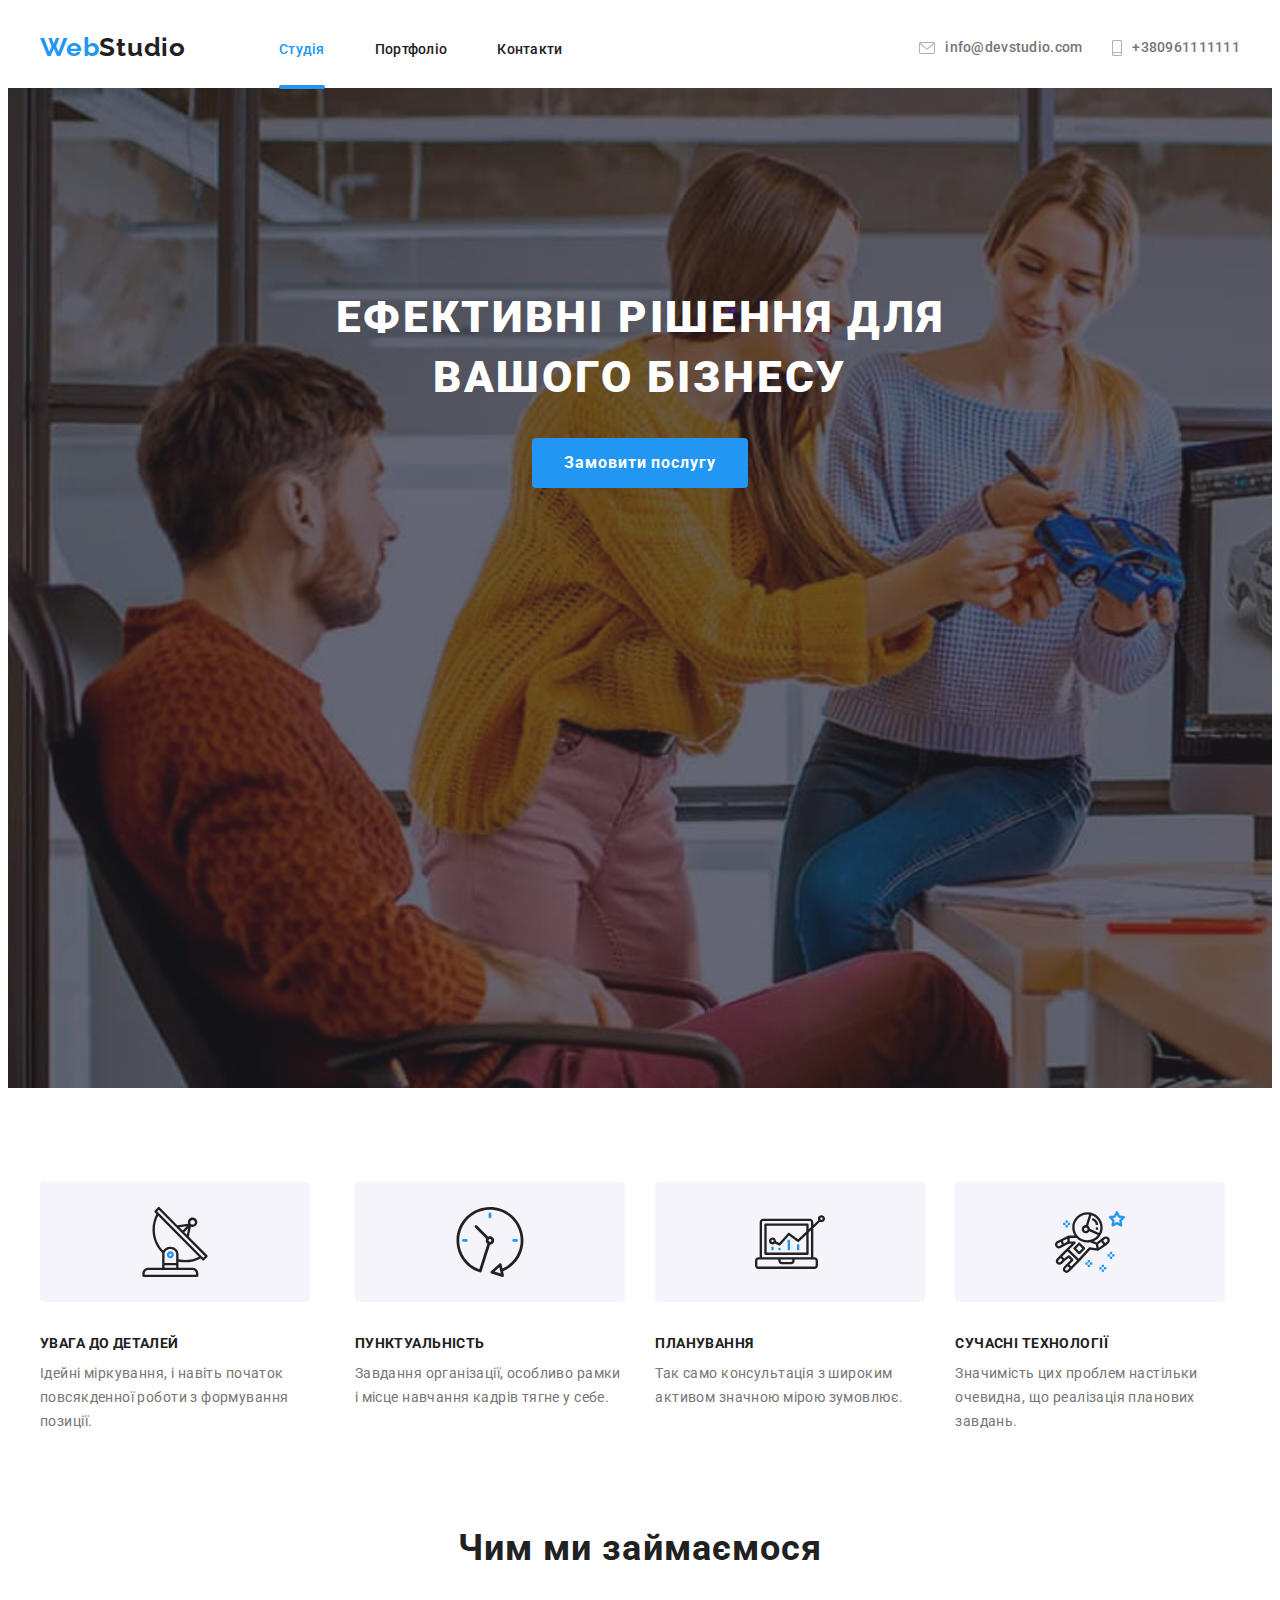
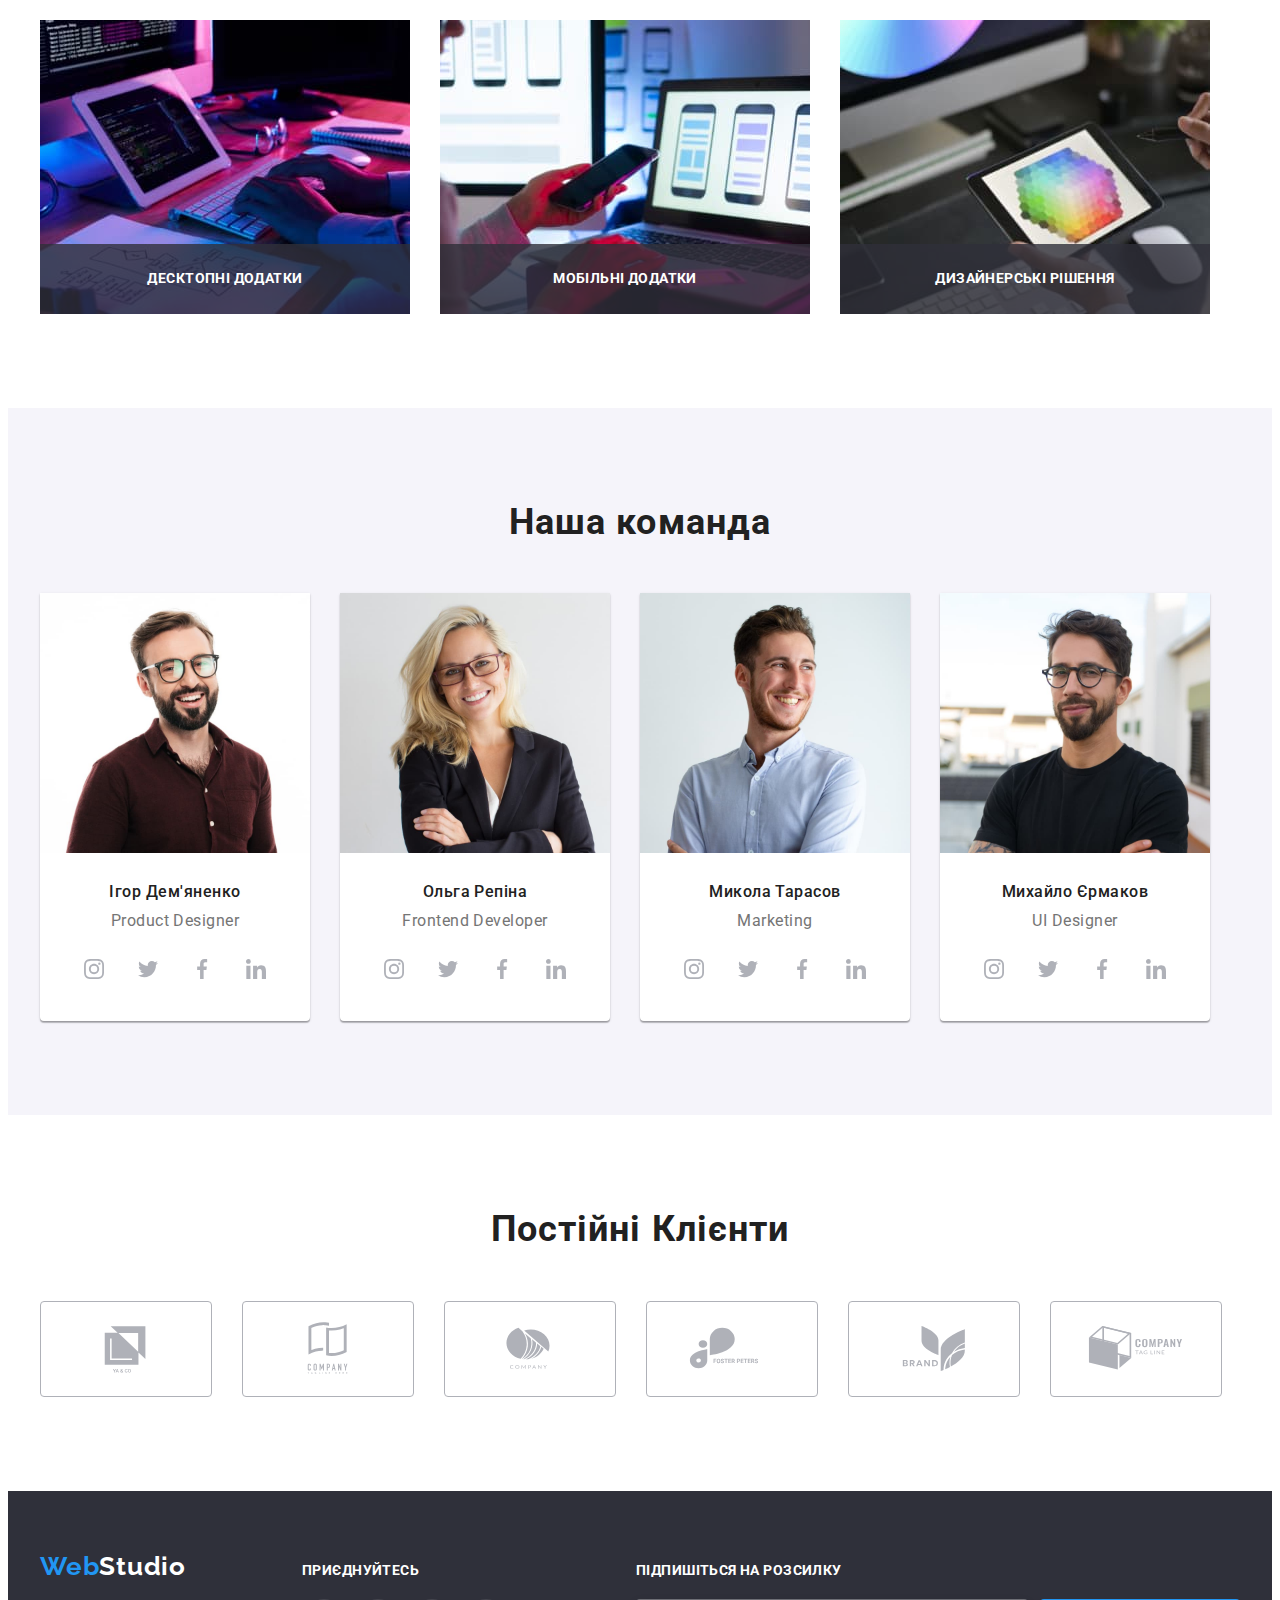
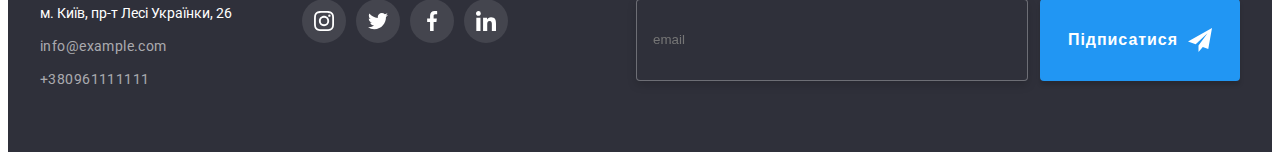
==== commit 94ad729d: "transfered all the files to this repository from "BEM practice" repository" ====
--- a/index.html
+++ b/index.html
@@ -16,7 +16,7 @@
       crossorigin="anonymous"
       referrerpolicy="no-referrer"
     />
-    <link rel="stylesheet" href="./css/styles.css" />
+    <link rel="stylesheet" href="./css/main.min.css" />
   </head>
 
   <body>
@@ -24,12 +24,15 @@
     <header class="page-header">
       <div class="container page-header__container">
         <nav class="main-nav">
-          <a href="./index.html" class="logo">
-            <span class="logo__accent">Web</span>Studio
-          </a>
+          <a class="logo" href="./index.html"> Web<span class="logo--header">Studio</span> </a>
+
           <ul class="main-nav__list list">
-            <li class="main-nav__item"><a href="index.html" class="main-nav__link current">Студія</a></li>
-            <li class="main-nav__item"><a href="portfolio.html" class="main-nav__link">Портфоліо</a></li>
+            <li class="main-nav__item">
+              <a href="index.html" class="main-nav__link current">Студія</a>
+            </li>
+            <li class="main-nav__item">
+              <a href="portfolio.html" class="main-nav__link">Портфоліо</a>
+            </li>
             <li class="main-nav__item"><a href="" class="main-nav__link">Контакти</a></li>
           </ul>
         </nav>
@@ -59,13 +62,13 @@
       <!-- Герой -->
       <section class="hero hero-image">
         <div class="container">
-          <h1 class="hero-title">Ефективні рішення для вашого бізнесу</h1>
-
-          <button data-modal-open type="button" class="button">Замовити послугу</button>
+          <h1 class="hero__title">Ефективні рішення для вашого бізнесу</h1>
+
+          <button class="hero__button" data-modal-open type="button">Замовити послугу</button>
         </div>
       </section>
-
-      <section class="section features">
+      <!-- features -->
+      <section class="section section--feature">
         <h2 class="section-title visually-hidden">Наші переваги</h2>
 
         <div class="container">
@@ -84,7 +87,9 @@
             </li>
             <li class="feature-list__item feature-list__item--planning">
               <h3 class="feature-list__title">Планування</h3>
-              <p class="feature-list__text">Так само консультація з широким активом значною мірою зумовлює.</p>
+              <p class="feature-list__text">
+                Так само консультація з широким активом значною мірою зумовлює.
+              </p>
             </li>
             <li class="feature-list__item feature-list__item--technologies">
               <h3 class="feature-list__title">Сучасні технології</h3>
@@ -95,8 +100,8 @@
           </ul>
         </div>
       </section>
-
-      <section class="section">
+      <!-- work-list -->
+      <section class="section section--work-list">
         <div class="container">
           <h2 class="section-title">Чим ми займаємося</h2>
           <ul class="work list">
@@ -136,7 +141,7 @@
           </ul>
         </div>
       </section>
-
+      <!-- team -->
       <section class="section team">
         <div class="container">
           <h2 class="section-title">Наша команда</h2>
@@ -150,31 +155,32 @@
               <div class="staff-list__info">
                 <h3 class="staff-list__name">Ігор Дем'яненко</h3>
                 <p class="staff-list__text">Product Designer</p>
-                <ul class="social-links">
-                  <li class="social-links__item">
-                    <a href="" class="social-links__container-social">
-                      <svg class="social-links__icon">
+
+                <ul class="social">
+                  <li class="social__item">
+                    <a href="" class="social__link social__link--team">
+                      <svg class="social__icon" width="20" height="20">
                         <use href="./images/icons.svg#icon-instagram"></use>
                       </svg>
                     </a>
                   </li>
-                  <li class="social-links__item">
-                    <a href="" class="social-links__container-social">
-                      <svg class="social-links__icon">
+                  <li class="social__item">
+                    <a href="" class="social__link social__link--team">
+                      <svg class="social__icon" width="20" height="20">
                         <use href="./images/icons.svg#icon-twitter"></use>
                       </svg>
                     </a>
                   </li>
-                  <li class="social-links__item">
-                    <a href="" class="social-links__container-social">
-                      <svg class="social-links__icon">
+                  <li class="social__item">
+                    <a href="" class="social__link social__link--team">
+                      <svg class="social__icon" width="20" height="20">
                         <use href="./images/icons.svg#icon-facebook"></use>
                       </svg>
                     </a>
                   </li>
-                  <li class="social-links__item">
-                    <a href="" class="social-links__container-social">
-                      <svg class="social-links__icon">
+                  <li class="social__item">
+                    <a href="" class="social__link social__link--team">
+                      <svg class="social__icon" width="20" height="20">
                         <use href="./images/icons.svg#icon-linkedin"></use>
                       </svg>
                     </a>
@@ -187,31 +193,31 @@
               <div class="staff-list__info">
                 <h3 class="staff-list__name">Ольга Репіна</h3>
                 <p class="staff-list__text">Frontend Developer</p>
-                <ul class="social-links">
-                  <li class="social-links__item">
-                    <a href="" class="social-links__container-social">
-                      <svg class="social-links__icon">
+                <ul class="social">
+                  <li class="social__item">
+                    <a href="" class="social__link social__link--team">
+                      <svg class="social__icon" width="20" height="20">
                         <use href="./images/icons.svg#icon-instagram"></use>
                       </svg>
                     </a>
                   </li>
-                  <li class="social-links__item">
-                    <a href="" class="social-links__container-social">
-                      <svg class="social-links__icon">
+                  <li class="social__item">
+                    <a href="" class="social__link social__link--team">
+                      <svg class="social__icon" width="20" height="20">
                         <use href="./images/icons.svg#icon-twitter"></use>
                       </svg>
                     </a>
                   </li>
-                  <li class="social-links__item">
-                    <a href="" class="social-links__container-social">
-                      <svg class="social-links__icon">
+                  <li class="social__item">
+                    <a href="" class="social__link social__link--team">
+                      <svg class="social__icon" width="20" height="20">
                         <use href="./images/icons.svg#icon-facebook"></use>
                       </svg>
                     </a>
                   </li>
-                  <li class="social-links__item">
-                    <a href="" class="social-links__container-social">
-                      <svg class="social-links__icon">
+                  <li class="social__item">
+                    <a href="" class="social__link social__link--team">
+                      <svg class="social__icon" width="20" height="20">
                         <use href="./images/icons.svg#icon-linkedin"></use>
                       </svg>
                     </a>
@@ -228,31 +234,31 @@
               <div class="staff-list__info">
                 <h3 class="staff-list__name">Микола Тарасов</h3>
                 <p class="staff-list__text">Marketing</p>
-                <ul class="social-links">
-                  <li class="social-links__item">
-                    <a href="" class="social-links__container-social">
-                      <svg class="social-links__icon">
+                <ul class="social">
+                  <li class="social__item">
+                    <a href="" class="social__link social__link--team">
+                      <svg class="social__icon" width="20" height="20">
                         <use href="./images/icons.svg#icon-instagram"></use>
                       </svg>
                     </a>
                   </li>
-                  <li class="social-links__item">
-                    <a href="" class="social-links__container-social">
-                      <svg class="social-links__icon">
+                  <li class="social__item">
+                    <a href="" class="social__link social__link--team">
+                      <svg class="social__icon" width="20" height="20">
                         <use href="./images/icons.svg#icon-twitter"></use>
                       </svg>
                     </a>
                   </li>
-                  <li class="social-links__item">
-                    <a href="" class="social-links__container-social">
-                      <svg class="social-links__icon">
+                  <li class="social__item">
+                    <a href="" class="social__link social__link--team">
+                      <svg class="social__icon" width="20" height="20">
                         <use href="./images/icons.svg#icon-facebook"></use>
                       </svg>
                     </a>
                   </li>
-                  <li class="social-links__item">
-                    <a href="" class="social-links__container-social">
-                      <svg class="social-links__icon">
+                  <li class="social__item">
+                    <a href="" class="social__link social__link--team">
+                      <svg class="social__icon" width="20" height="20">
                         <use href="./images/icons.svg#icon-linkedin"></use>
                       </svg>
                     </a>
@@ -265,31 +271,31 @@
               <div class="staff-list__info">
                 <h3 class="staff-list__name">Михайло Єрмаков</h3>
                 <p class="staff-list__text">UI Designer</p>
-                <ul class="social-links">
-                  <li class="social-links__item">
-                    <a href="" class="social-links__container-social">
-                      <svg class="social-links__icon">
+                <ul class="social">
+                  <li class="social__item">
+                    <a href="" class="social__link social__link--team">
+                      <svg class="social__icon" width="20" height="20">
                         <use href="./images/icons.svg#icon-instagram"></use>
                       </svg>
                     </a>
                   </li>
-                  <li class="social-links__item">
-                    <a href="" class="social-links__container-social">
-                      <svg class="social-links__icon">
+                  <li class="social__item">
+                    <a href="" class="social__link social__link--team">
+                      <svg class="social__icon" width="20" height="20">
                         <use href="./images/icons.svg#icon-twitter"></use>
                       </svg>
                     </a>
                   </li>
-                  <li class="social-links__item">
-                    <a href="" class="social-links__container-social">
-                      <svg class="social-links__icon">
+                  <li class="social__item">
+                    <a href="" class="social__link social__link--team">
+                      <svg class="social__icon" width="20" height="20">
                         <use href="./images/icons.svg#icon-facebook"></use>
                       </svg>
                     </a>
                   </li>
-                  <li class="social-links__item">
-                    <a href="" class="social-links__container-social">
-                      <svg class="social-links__icon">
+                  <li class="social__item">
+                    <a href="" class="social__link social__link--team">
+                      <svg class="social__icon" width="20" height="20">
                         <use href="./images/icons.svg#icon-linkedin"></use>
                       </svg>
                     </a>
@@ -300,7 +306,7 @@
           </ul>
         </div>
       </section>
-
+      <!-- clients -->
       <section class="section">
         <div class="container">
           <h2 class="section-title">Постійні Клієнти</h2>
@@ -308,7 +314,7 @@
           <ul class="clients list">
             <li class="clients__item">
               <a href="" class="clients__link">
-                <svg class="clients__icon">
+                <svg class="clients__icon" width="106" height="60">
                   <use href="./images/icons.svg#icon-client-one"></use>
                 </svg>
               </a>
@@ -316,7 +322,7 @@
 
             <li class="clients__item">
               <a href="" class="clients__link">
-                <svg class="clients__icon">
+                <svg class="clients__icon" width="106" height="60">
                   <use href="./images/icons.svg#icon-client-two"></use>
                 </svg>
               </a>
@@ -324,7 +330,7 @@
 
             <li class="clients__item">
               <a href="" class="clients__link">
-                <svg class="clients__icon">
+                <svg class="clients__icon" width="106" height="60">
                   <use href="./images/icons.svg#icon-client-three"></use>
                 </svg>
               </a>
@@ -332,7 +338,7 @@
 
             <li class="clients__item">
               <a href="" class="clients__link">
-                <svg class="clients__icon">
+                <svg class="clients__icon" width="106" height="60">
                   <use href="./images/icons.svg#icon-client-four"></use>
                 </svg>
               </a>
@@ -340,7 +346,7 @@
 
             <li class="clients__item">
               <a href="" class="clients__link">
-                <svg class="clients__icon">
+                <svg class="clients__icon" width="106" height="60">
                   <use href="./images/icons.svg#icon-client-five"></use>
                 </svg>
               </a>
@@ -348,7 +354,7 @@
 
             <li class="clients__item">
               <a href="" class="clients__link">
-                <svg class="clients__icon">
+                <svg class="clients__icon" width="106" height="60">
                   <use href="./images/icons.svg#icon-client-six"></use>
                 </svg>
               </a>
@@ -361,10 +367,8 @@
     <footer class="page-footer">
       <div class="container page-footer__container">
         <div class="footer-info">
-          
-          <a href="./index.html" class="logo logo--white">
-            <span class="logo__accent">Web</span>Studio
-          </a>
+          <a class="logo" href="./index.html"> Web<span class="logo--footer">Studio</span> </a>
+
           <address class="address">
             <ul class="footer-nav list">
               <li class="footer-nav__map">
@@ -377,7 +381,9 @@
                 >
               </li>
               <li class="footer-nav__email">
-                <a href="mailto:info@example.com" class="footer-nav__email-link">info@example.com</a>
+                <a href="mailto:info@example.com" class="footer-nav__email-link"
+                  >info@example.com</a
+                >
               </li>
               <li class="footer-nav__phone">
                 <a href="tel:+380961111111" class="footer-nav__phone-link">+380961111111</a>
@@ -387,31 +393,31 @@
         </div>
         <div class="link-footer-info">
           <p class="join">Приєднуйтесь</p>
-          <ul class="social-links">
-            <li class="social-links__item social-links__item--footer">
-              <a href="" class="social-links__container-social social-links__container-social--footer">
-                <svg class="social-links__icon social-links__icon--footer">
+          <ul class="social">
+            <li class="social__item">
+              <a href="" class="social__link social__link--footer">
+                <svg class="social__icon" width="20" height="20">
                   <use href="./images/icons.svg#icon-instagram"></use>
                 </svg>
               </a>
             </li>
-            <li class="social-links__item social-links__item--footer">
-              <a href="" class="social-links__container-social social-links__container-social--footer">
-                <svg class="social-links__icon social-links__icon--footer">
+            <li class="social__item">
+              <a href="" class="social__link social__link--footer">
+                <svg class="social__icon" width="20" height="20">
                   <use href="./images/icons.svg#icon-twitter"></use>
                 </svg>
               </a>
             </li>
-            <li class="social-links__item social-links__item--footer">
-              <a href="" class="social-links__container-social social-links__container-social--footer">
-                <svg class="social-links__icon social-links__icon--footer">
+            <li class="social__item">
+              <a href="" class="social__link social__link--footer">
+                <svg class="social__icon" width="20" height="20">
                   <use href="./images/icons.svg#icon-facebook"></use>
                 </svg>
               </a>
             </li>
-            <li class="social-links__item social-links__item--footer">
-              <a href="" class="social-links__container-social social-links__container-social--footer">
-                <svg class="social-links__icon social-links__icon--footer">
+            <li class="social__item">
+              <a href="" class="social__link social__link--footer">
+                <svg class="social__icon" width="20" height="20">
                   <use href="./images/icons.svg#icon-linkedin"></use>
                 </svg>
               </a>
@@ -436,202 +442,61 @@
       </div>
     </footer>
 
-          <div class="backdrop is-hidden" data-modal>
-        <form class="form">
-          <div class="form__modal">
-            <button class="form__close-button" data-modal-close type="button">
-              <svg class="form__close-icon" width="11" height="11">
-                <use href="./images/icons.svg#icon-close-cross"></use>
-              </svg>
-            </button>
-
-            <p class="form__title">Залиште свої дані, ми вам передзвонимо</p>
-
-            <div class="js-speaker-form">
-              <ul class="form-list">
-                <li class="form-list__item">
-                  <label class="form-list__label" for="name">Ім'я</label>
-                  <input class="form-list__input" type="text" name="name" id="name" />
-                  <svg class="form-list__name-icon">
-                    <use href="./images/icons.svg#icon-input-name"></use>
-                  </svg>
-                </li>
-
-                <li class="form-list__item">
-                  <label class="form-list__label" for="tel">Телефон</label>
-                  <input class="form-list__input" type="tel" name="tel" id="tel" />
-                  <svg class="form-list__tel-icon">
-                    <use href="./images/icons.svg#icon-input-tel"></use>
-                  </svg>
-                </li>
-
-                <li class="form-list__item">
-                  <label class="form-list__label" for="mail">Пошта</label>
-                  <input class="form-list__input" type="email" name="mail" id="mail" />
-                  <svg class="form-list__mail-icon">
-                    <use href="./images/icons.svg#icon-input-mail"></use>
-                  </svg>
-                </li>
-              </ul>
-            </div>
-
-            <div class="form__textarea-box">
-              <label class="label" for="comment">Коментар</label>
-              <textarea
-                class="form__textarea"
-                name="comment"
-                id="comment"
-                cols="30"
-                rows="10"
-                placeholder="Введіть текст"
-              ></textarea>
-            </div>
-
-            <div class="checkbox-block">
-              <label class="checkbox-block__label">
-                <input class="checkbox-block__checkbox" type="checkbox" name="checkbox" />
-                <svg class="checkbox-block__icon">
-                  <use href="./images/icons.svg#icon-checkbox"></use>
-                </svg>
-                <span class="checkbox-block__policy">
-                  Погоджуюся з розсилкою та приймаю
-                  <span class="checkbox-block__policy-link"><a href="">Умови договору</a></span>
-                </span>
-              </label>
-            </div>
-
-            <div class="form__submit-button">
-              <button type="submit" class="form__button-form">Відправити</button>
-            </div>
-          </div>
+    <div class="backdrop is-hidden" data-modal>
+      <div class="modal">
+        <form class="client-form js-speaker-form" name="Client-form">
+          <button class="btn-close" type="button" data-modal-close>
+            <svg class="icon-btn-close icon-svg" width="11" height="11">
+              <use href="./images/icons.svg#icon-close-btn"></use>
+            </svg>
+          </button>
+          <h2 class="client-form__title">Залиште свої дані, ми вам передзвонимо</h2>
+          <label class="client-form__label">
+            Ім'я
+            <input class="client-form__input" type="text" name="client-name" />
+            <svg class="client-form__icon icon-svg" width="18" height="18">
+              <use href="./images/icons.svg#icon-input-name"></use>
+            </svg>
+          </label>
+
+          <label class="client-form__label">
+            Телефон
+            <input class="client-form__input" type="tel" />
+            <svg class="client-form__icon icon-svg" width="19" height="18">
+              <use href="./images/icons.svg#icon-input-tel"></use>
+            </svg>
+          </label>
+
+          <label class="client-form__label">
+            Пошта
+            <input class="client-form__input" type="email" />
+            <svg class="client-form__icon icon-svg" width="18" height="18">
+              <use href="./images/icons.svg#icon-input-mail"></use>
+            </svg>
+          </label>
+
+          <label class="client-form__label client-form__label--last">
+            Коментар
+            <textarea
+              class="client-form__comment"
+              name="client-comment"
+              id="client-comment"
+              placeholder="Введите текст"
+            >
+            </textarea>
+          </label>
+          <label class="client-form__label-policy">
+            <input class="client-form__input-policy visually-hidden" type="checkbox" />
+            <span class="client-form__icon-checkbox"></span>
+            <span>Погоджуюся з розсилкою та приймаю</span>
+            <a href="" class="client-form__link-policy">Умови договору</a>
+          </label>
+
+          <button class="btn--form-submit" type="submit">Відправити</button>
         </form>
       </div>
+    </div>
 
     <script src="./js/modal.js"></script>
   </body>
 </html>
-
-
-
-
-
-
-
-
-
-
-      <!-- <div class="backdrop is-hidden" data-modal>
-        <form>
-          <div class="modal">
-            <button data-modal-close type="button" class="modal-close-button">
-              <svg class="button-close-icon" width="11" height="11">
-                <use href="./images/icons.svg#icon-close-cross"></use>
-              </svg>
-            </button>
-
-            <p class="modal-title">Залиште свої дані, ми вам передзвонимо</p>
-
-            <div class="js-speaker-form">
-              <ul class="personal-info">
-                <li class="personal-info-item">
-                  <label class="label" for="name">Ім'я</label>
-                  <input class="modal-input" type="text" name="name" id="name" />
-                  <svg class="name-input-icon">
-                    <use href="./images/icons.svg#icon-input-name"></use>
-                  </svg>
-                </li>
-
-                <li class="personal-info-item">
-                  <label class="label" for="tel">Телефон</label>
-                  <input class="modal-input" type="tel" name="tel" id="tel" />
-                  <svg class="tel-input-icon">
-                    <use href="./images/icons.svg#icon-input-tel"></use>
-                  </svg>
-                </li>
-
-                <li class="personal-info-item">
-                  <label class="label" for="mail">Пошта</label>
-                  <input class="modal-input" type="email" name="mail" id="mail" />
-                  <svg class="mail-input-icon">
-                    <use href="./images/icons.svg#icon-input-mail"></use>
-                  </svg>
-                </li>
-              </ul>
-            </div>
-
-            <div class="modal-textarea">
-              <label class="label" for="comment">Коментар</label>
-              <textarea
-                class="textarea"
-                name="comment"
-                id="comment"
-                cols="30"
-                rows="10"
-                placeholder="Введіть текст"
-              ></textarea>
-            </div>
-
-            <div class="checkbox-box">
-              <label class="checkbox-label">
-                <input class="checkbox" type="checkbox" name="checkbox" />
-                <svg class="checkbox-icon">
-                  <use href="./images/icons.svg#icon-checkbox"></use>
-                </svg>
-                <span class="policy">
-                  Погоджуюся з розсилкою та приймаю
-                  <span class="policy-link"><a href="">Умови договору</a></span>
-                </span>
-              </label>
-            </div>
-
-            <div class="modal-submit-button">
-              <button type="submit" class="button-form">Відправити</button>
-            </div>
-          </div>
-        </form>
-      </div> -->
-
-
-
-
-
-
-
-
-
-
-
-
-<!-- <div class="link-footer-info">
-          <p class="join">Приєднуйтесь</p>
-          <ul class="social-links">
-            <li class="footer-social-item">
-              <a href="" class="container-social-link">
-                <svg class="footer-social-icon">
-                  <use href="./images/icons.svg#icon-instagram"></use>
-                </svg>
-              </a>
-            </li>
-            <li class="footer-social-item">
-              <a href="" class="container-social-link">
-                <svg class="footer-social-icon">
-                  <use href="./images/icons.svg#icon-twitter"></use>
-                </svg>
-              </a>
-            </li>
-            <li class="footer-social-item">
-              <a href="" class="container-social-link">
-                <svg class="footer-social-icon">
-                  <use href="./images/icons.svg#icon-facebook"></use>
-                </svg>
-              </a>
-            </li>
-            <li class="footer-social-item">
-              <a href="" class="container-social-link">
-                <svg class="footer-social-icon">
-                  <use href="./images/icons.svg#icon-linkedin"></use>
-                </svg>
-              </a>
-            </li>
-          </ul>
-        </div> -->--- a/css/main.min.css
+++ b/css/main.min.css
@@ -0,0 +1 @@
+.logo{font-family:"Raleway";font-style:normal;font-weight:700;font-size:26px;line-height:1.19;letter-spacing:.03em}body{font-family:"Roboto",sans-serif;background-color:#fff;color:#757575}body p{color:#757575}a{text-decoration:none}.list{padding:0;margin:0;list-style:none}h1,h2,h3,h4,h5,h6,p{margin:0;padding:0}li{list-style:none}img{display:block}.visually-hidden{position:absolute;white-space:nowrap;width:1px;height:1px;overflow:hidden;border:0;padding:0;clip:rect(0 0 0 0);clip-path:inset(50%);margin:-1px}.container{width:1200px;margin-left:auto;margin-right:auto;padding-left:15px;padding-right:15px}.logo{color:#2196f3;padding-top:24px;padding-bottom:25px}.logo--header{color:#212121}.logo--footer{color:#fff}.header{background-color:#fff}.page-header__container{display:flex;align-items:center}.page-header--portfolio{border-bottom:1px solid #ececec}.current-pointer{position:absolute;bottom:0;width:78px;height:4px;border-radius:4px;background-color:#2196f3}.main-nav{display:flex;align-items:center}.main-nav__list{display:flex;margin-left:93px}.main-nav__item+.main-nav__item{margin-left:50px}.main-nav__link{padding-top:32px;padding-bottom:32px;color:#212121;font-weight:500;font-size:14px;line-height:1.14;letter-spacing:.02em;transition:color 250ms cubic-bezier(0.4, 0, 0.2, 1)}.main-nav__link:hover,.main-nav__link:focus{color:#2196f3}.main-nav__link.current{color:#2196f3;position:relative}.main-nav__link.current::after{content:"";position:absolute;bottom:0;right:0;width:100%;height:4px;border-radius:4px;bottom:0;background-color:#2196f3}.contacts{display:flex;margin-left:auto}.contacts__item+.contacts__item{margin-left:30px}.contacts__link{display:flex;align-items:center;padding-top:32px;padding-bottom:32px;font-weight:500;font-size:14px;line-height:1.14;letter-spacing:.02em;color:#757575;transition:color 250ms cubic-bezier(0.4, 0, 0.2, 1)}.contacts__link:hover,.contacts__link:focus{color:#2196f3}.contacts__link:hover .contacts__icon,.contacts__link:focus .contacts__icon{fill:#2196f3}.contacts__icon{margin-right:10px;fill:#afb1b8}.section{padding-top:94px;padding-bottom:94px}.section--feature{padding-bottom:47px}.section--work-list{padding-top:47px}.section-title{color:#212121;font-weight:700;font-size:36px;line-height:1.16;letter-spacing:.03em;margin-top:0;margin-bottom:50px;text-align:center}.hero{text-align:center;padding-top:200px;padding-bottom:200px}.hero__title{margin-top:0;margin-bottom:30px;margin-left:auto;margin-right:auto;color:#fff;font-weight:900;font-size:44px;line-height:1.36;letter-spacing:.06em;text-transform:uppercase;max-width:696px}.hero.hero-image{margin:0 auto;max-width:1600px;height:600px;background-color:#c4c4c4;background-image:linear-gradient(to right, rgba(47, 48, 58, 0.4), rgba(47, 48, 58, 0.4)),url("../images/herojpeg.jpg");background-repeat:no-repeat;background-size:cover}.title{margin-bottom:10px}.text{margin:0}.hero__button{border:none;display:inline-block;border-radius:4px;padding:10px 32px;cursor:pointer;color:#fff;background-color:#2196f3;font-family:inherit;font-weight:700;font-size:16px;line-height:1.87;letter-spacing:.06em;min-width:216px;text-align:center}.feature-list{display:flex}.feature-list__title{margin-bottom:10px;margin-top:30px;color:#212121;font-weight:700;font-size:14px;line-height:1.14;letter-spacing:.03em;text-transform:uppercase}.feature-list__text{font-size:14px;line-height:1.71;letter-spacing:.03em}.feature-list__item+.feature-list__item{margin-left:30px}.feature-list__item--attention::before{display:inline-flex;content:"";background-repeat:no-repeat;background-size:70px 70px;background-position:center;width:270px;height:120px;border-radius:4px;background-color:#f5f4fa;background-image:url("../images/antenna.svg")}.feature-list__item--punctuality::before{display:inline-flex;content:"";background-repeat:no-repeat;background-size:70px 70px;background-position:center;width:270px;height:120px;border-radius:4px;background-color:#f5f4fa;background-image:url("../images/clock.svg")}.feature-list__item--planning::before{display:inline-flex;content:"";background-repeat:no-repeat;background-size:70px 70px;background-position:center;width:270px;height:120px;border-radius:4px;background-color:#f5f4fa;background-image:url("../images/diagram.svg")}.feature-list__item--technologies::before{display:inline-flex;content:"";background-repeat:no-repeat;background-size:70px 70px;background-position:center;width:270px;height:120px;border-radius:4px;background-color:#f5f4fa;background-image:url("../images/astronaut.svg")}.work__information{position:absolute;bottom:0;display:flex;width:370px;height:70px;background-color:rgba(47,48,58,.8);justify-content:center;align-items:center}.work__item.information{position:relative;z-index:-1}.work__description{font-style:normal;font-weight:700;font-size:14px;line-height:1.14;letter-spacing:.03em;text-transform:uppercase;color:#fff}.work{display:flex}.work__item+.work__item{margin-left:30px}.staff-list{display:flex}.team{background-color:#f5f4fa;padding-bottom:94px;padding-top:94px}.staff-list__name{color:#212121;font-weight:500;font-size:16px;line-height:1.18;letter-spacing:.03em;margin-bottom:10px}.staff-list__text{font-size:16px;line-height:1.18;font-weight:400;letter-spacing:.03em;margin-bottom:16px}.staff-list__item+.staff-list__item{margin-left:30px}.staff-list__item{background-color:#fff;width:270px;box-shadow:0px 1px 3px rgba(0,0,0,.12),0px 1px 1px rgba(0,0,0,.14),0px 2px 1px rgba(0,0,0,.2);border-radius:0px 0px 4px 4px;text-align:center}.staff-list__info{padding:30px}.social{display:inline-flex;margin:0;padding:0;list-style:none}.social__item:not(:last-child){margin-right:10px}.social__link{width:44px;height:44px;display:inline-flex;justify-content:center;align-items:center;border-radius:50%;transition:250ms cubic-bezier(0.4, 0, 0.2, 1)}.social__link:hover,.social__link:focus{color:#fff;background-color:#2196f3;outline:rgba(0,0,0,0)}.social__link--team{color:#afb1b8;background-color:#fff}.social__link--footer{color:#fff;background-color:rgba(255,255,255,.1)}.social__link--footer:hover,.social__link--footer:focus{background-color:#2196f3;outline:rgba(0,0,0,0)}.social__icon{fill:currentColor}.clients.list{display:flex}.clients__link{display:flex;justify-content:center;align-items:center;width:170px;height:94px;border:1px solid #afb1b8;border-radius:4px;color:#afb1b8;transition:color 250ms cubic-bezier(0.4, 0, 0.2, 1)}.clients__icon{fill:currentColor}.clients__item:hover .clients__link{border-color:#2196f3;color:#2196f3}.clients__link:focus{outline-color:#2196f3;color:#2196f3}.clients__item+.clients__item{margin-left:30px}.link-footer-info{margin-top:12px;margin-left:70px}.join{margin-bottom:20px;font-style:normal;font-weight:700;font-size:14px;line-height:1.14;letter-spacing:.03em;text-transform:uppercase;color:#fff}.footer-nav__email-link:focus,.footer-nav__email-link:hover{color:#2196f3}.footer-nav__phone-link:focus,.footer-nav__phone-link:hover{color:#2196f3}.page-footer__container{display:flex}.social-links .footer-social-item+.footer-social-item{margin-left:10px}.page-footer{background-color:#2f303a;padding-top:60px;padding-bottom:60px}.page-footer a{text-decoration:none}.footer-nav__map-link{color:#fff}.footer-nav__map-link{transition:color 250ms cubic-bezier(0.4, 0, 0.2, 1)}.footer-nav__map-link:hover,.footer-nav__map-link:focus{color:#2196f3}.footer-nav__map{font-size:14px;line-height:1.71}.footer-nav__map,.footer-nav__email{margin-bottom:9px}.footer-nav__email-link,.footer-nav__phone-link{color:rgba(255,255,255,.6);font-weight:400;font-size:14px;line-height:1.71;letter-spacing:.03em;transition:color 250ms cubic-bezier(0.4, 0, 0.2, 1)}.footer-nav__map{margin-top:20px;margin-bottom:9px}.footer-nav__phone,.footer-nav__email{font-size:14px;line-height:1.71}.footer-nav__email{margin-bottom:9px}.address{font-style:normal}.footer-subscribe{margin-top:12px;margin-left:auto}.footer-subscribe__title{margin-bottom:20px;color:#fff;font-style:normal;font-weight:700;font-size:14px;line-height:1.14;letter-spacing:.03em;text-transform:uppercase}.footer__form{display:flex}.footer-form__button{display:flex;justify-content:center;align-items:center;background-color:#2196f3;min-height:50px;min-width:200px;color:#fff;border-radius:4px;box-shadow:0px 4px 4px rgba(0,0,0,.15);border:none;cursor:pointer}.footer-form__input{margin-right:12px;padding:15px 16px;color:rgba(255,255,255,.6);width:358px;height:50px;background-color:#2f303a;border:1px solid rgba(255,255,255,.3);filter:drop-shadow(0px 4px 4px rgba(0, 0, 0, 0.15));border-radius:4px}.footer-form__button-title{color:#fff;font-style:normal;font-weight:700;font-size:16px;line-height:1.88;letter-spacing:.06em}.footer-form__button-icon{margin-left:10px;width:24px;height:24px;fill:#fff}.footer-subscribe-box{display:flex}.backdrop{position:fixed;top:0;left:0;width:100%;height:100%;opacity:1;background:rgba(0,0,0,.2);transition:opacity 250ms cubic-bezier(0.4, 0, 0.2, 1)}.backdrop.is-hidden{opacity:0;pointer-events:none}.modal{position:absolute;top:50%;left:50%;transform:translate(-50%, -50%);min-width:528px;min-height:581px;background-color:#fff;border-radius:4px;box-shadow:0px 1px 3px rgba(0,0,0,.12),0px 1px 1px rgba(0,0,0,.14),0px 2px 1px rgba(0,0,0,.2)}.icon-btn-close{fill:currentColor}.client-form{padding:40px;display:flex;flex-direction:column}.client-form__title{font-weight:700;font-size:20px;line-height:1.15;text-align:center;letter-spacing:.03em;color:#212121;margin:0;margin-bottom:12px}.client-form__label{font-weight:400;font-size:14px;line-height:1.2;letter-spacing:.01em;position:relative;display:flex;margin-bottom:10px;flex-direction:column;color:#757575}.client-form__label:hover .client-form__input{border-color:#2196f3}.client-form__label.client-form__label--last{margin-bottom:20px}.client-form__input{margin-top:4px;padding:12px 42px;width:448px;height:40px;font-size:16px;color:#212121;border:1px solid rgba(33,33,33,.2);border-radius:4px;cursor:pointer;transition:250ms cubic-bezier(0.4, 0, 0.2, 1)}.client-form__input:focus{border-color:#2196f3;outline:rgba(0,0,0,0)}.client-form__icon{position:absolute;top:50%;left:15px;fill:#212121;transform:translateY(calc(-50% + 11px));transition:250ms cubic-bezier(0.4, 0, 0.2, 1)}.client-form__label:hover .client-form__icon{fill:#2196f3}.client-form__input:focus~.client-form__icon{fill:#2196f3}.client-form__comment{padding:12px 16px;width:448px;height:120px;resize:none;font-size:16px;border:1px solid rgba(33,33,33,.2);border-radius:4px;transition:250ms cubic-bezier(0.4, 0, 0.2, 1)}.client-form__comment:hover,.client-form__comment:focus{border-color:#2196f3;outline:rgba(0,0,0,0)}.icon-form{position:absolute;top:50%;transform:translateY(-50%);left:15px;fill:currentColor;transition:250ms cubic-bezier(0.4, 0, 0.2, 1)}.client-form__label-policy{font-weight:400;font-size:14px;line-height:1.71;letter-spacing:.03em;display:inline-flex;align-items:center;margin-bottom:30px;color:#757575}.client-form__icon-checkbox{display:inline-block;align-self:center;margin-right:8px;width:16px;height:15px;border:2px solid #212121;border-radius:2px}.client-form__input-policy:checked+.client-form__icon-checkbox{background-image:url(../images/icon-checkbox.svg);background-size:contain;background-color:#2196f3;background-origin:border-box;border-color:rgba(0,0,0,0)}.client-form__link-policy{margin-left:5px;color:#2196f3}.btn-close{position:absolute;top:8px;right:8px;display:flex;justify-content:center;align-items:center;width:30px;height:30px;color:#212121;background-color:#fff;border:1px solid rgba(0,0,0,.1);border-radius:50%;transition:250ms cubic-bezier(0.4, 0, 0.2, 1)}.btn-close:hover,.btn-close:focus{color:#2196f3}.btn--form-submit{width:200px;height:50px;align-self:center;font-weight:700;font-size:16px;line-height:1.9;color:#fff;letter-spacing:.06em;box-shadow:0px 4px 4px rgba(0,0,0,.15);border-radius:4px;border:none;cursor:pointer;background-color:#2196f3}.btn--form-submit:hover,.btn--form-submit:focus{background-color:#188ce8}.filter-list{display:flex;justify-content:center;margin-bottom:50px}.filter-list__item+.filter-list__item{margin-left:8px}.filter-list__button{padding:6px 22px;color:#212121;font-weight:500;font-size:16px;line-height:1.625;letter-spacing:.03em;background:#f5f4fa;border:none;border-radius:4px;cursor:pointer;transition:250ms cubic-bezier(0.4, 0, 0.2, 1)}.filter-list__button:hover,.filter-list__button:focus{color:#fff;background-color:#2196f3;box-shadow:0px 3px 1px rgba(0,0,0,.1),0px 1px 2px rgba(0,0,0,.08),0px 2px 2px rgba(0,0,0,.12)}.project-list li{list-style:none}.project-list a{text-decoration:none}.project-list__link{display:block}.project-list__actions-box::before{content:"";width:100%;height:100%;background-color:#2196f3;opacity:.5}.project-list__link:hover .project-list__actions-text{opacity:1;top:50%;left:50%;transform:translate(-50%, -50%)}.project-list__actions-box{position:relative}.project-list__actions-text{display:block;position:absolute;width:322px;height:168px;top:50%;left:50%;transform:translate(-50%, 100%);font-family:"Roboto";font-style:normal;font-weight:400;font-size:18px;line-height:1.56;letter-spacing:.03em;color:#fff;opacity:1;transition:transform 250ms cubic-bezier(0.4, 0, 0.2, 1)}.project-list__media-package{position:relative;overflow:hidden}.project-list__media-package::before{display:block;position:absolute;content:"";width:100%;height:100%;background-color:#2196f3;opacity:.9;transform:translateY(100%);transition:transform 250ms cubic-bezier(0.4, 0, 0.2, 1)}.project-list__link:hover,.project-list__link:focus{box-shadow:0px 1px 1px rgba(0,0,0,.12),0px 4px 4px rgba(0,0,0,.06),1px 4px 6px rgba(0,0,0,.16)}.project-list__actions-box:hover .project-list__media-package::before,.project-list__link:focus .project-list__media-package::before{opacity:.9;transform:translateY(0)}.project-list__link:focus .project-list__actions-text{opacity:1;top:50%;left:50%;transform:translate(-50%, -50%)}.project-list__card-title{color:#212121;font-weight:700;font-size:18px;line-height:2;letter-spacing:.06em}.project-list__card-text{color:#757575;font-size:16px;line-height:1.87;letter-spacing:.03em;margin-top:4px}.project-list{display:flex;flex-wrap:wrap;gap:30px}.project{width:370px;background-color:#fff}.project-list__card-info{padding:20px 24px;border:1px solid #eee;border-top:none}/*# sourceMappingURL=main.min.css.map */